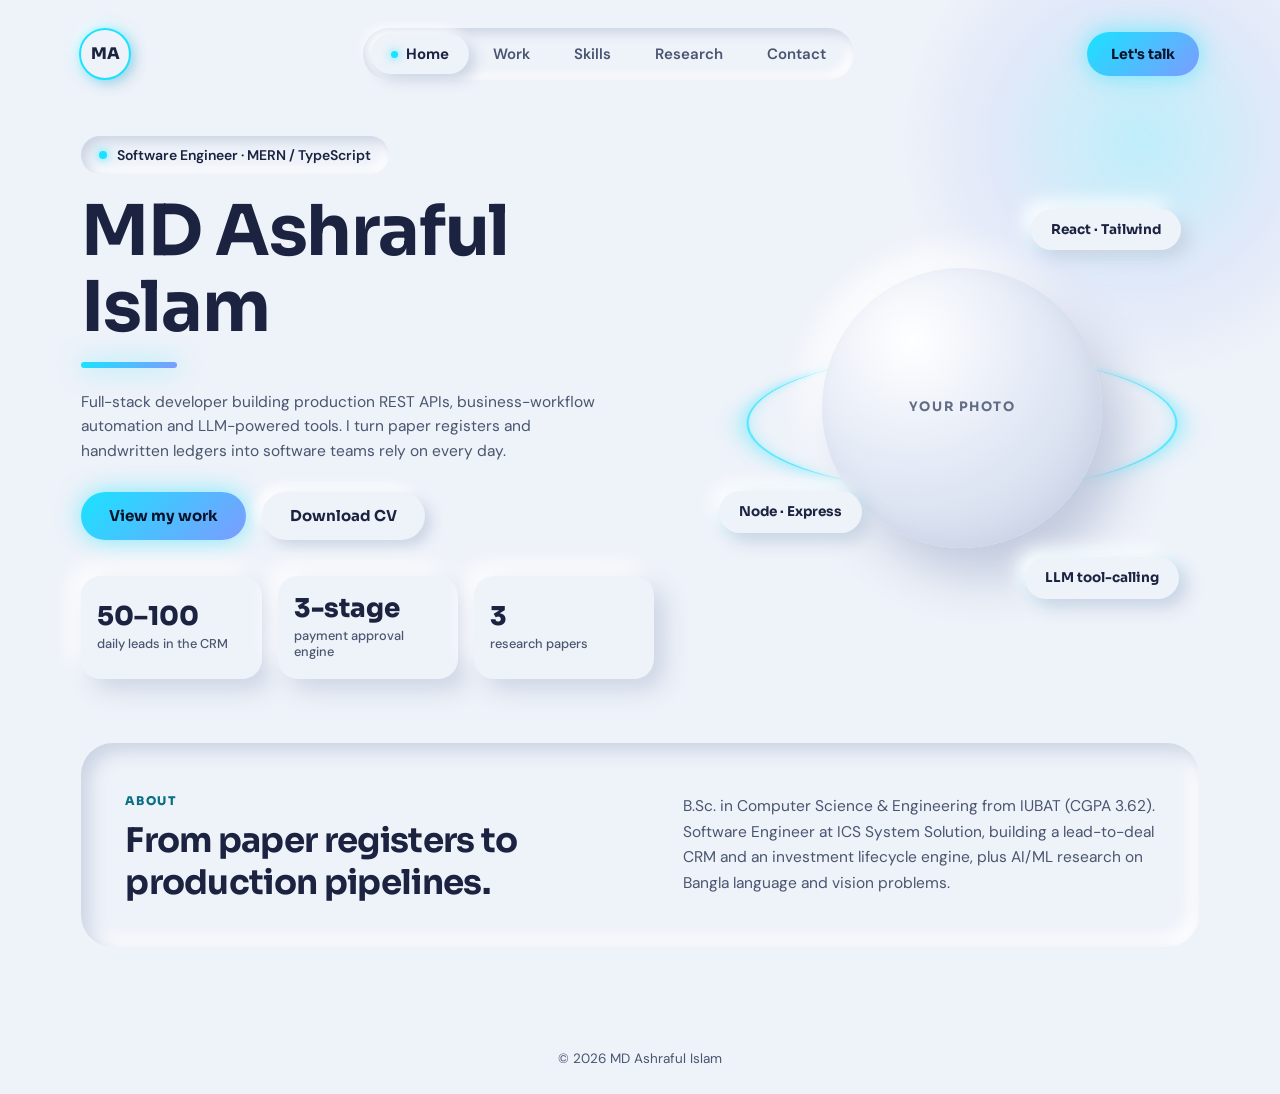
==== index.html @ dc32e4fd "portfollio" ====
<!DOCTYPE html>
<html lang="en">
<head>
  <meta charset="UTF-8">
  <meta name="viewport" content="width=device-width, initial-scale=1.0">
  <title>MD Ashraful Islam | Full Stack Developer &amp; Software Engineer</title>
  <meta name="description" content="Portfolio of MD Ashraful Islam, Full Stack Developer and Software Engineer specializing in production REST APIs, business workflow automation, and LLM-powered applications.">

  <!-- Google Fonts: Sora (Headings) & DM Sans (Body) -->
  <link rel="preconnect" href="https://fonts.googleapis.com">
  <link rel="preconnect" href="https://fonts.gstatic.com" crossorigin>
  <link href="https://fonts.googleapis.com/css2?family=DM+Sans:ital,opsz,wght@0,9..40,100..1000;1,9..40,100..1000&family=Sora:wght@400;600;700;800&display=swap" rel="stylesheet">

  <link rel="stylesheet" href="style.css">
</head>
<body>

  <!-- Shared Desktop & Mobile Header -->
  <header class="site-header">
    <div class="site-wrapper">
      <nav class="site-nav" aria-label="Main Navigation">
        <!-- Logo "MA" with neon ring -->
        <a href="index.html" class="logo" aria-label="MD Ashraful Islam Home">
          <span>MA</span>
        </a>

        <!-- Centered Pill Tab Bar (Desktop >= 760px) -->
        <div class="nav-tab-bar" role="tablist">
          <a href="index.html" class="nav-tab active" role="tab" aria-selected="true">
            <span class="tab-dot" aria-hidden="true"></span>Home
          </a>
          <a href="work.html" class="nav-tab" role="tab" aria-selected="false">Work</a>
          <a href="skills.html" class="nav-tab" role="tab" aria-selected="false">Skills</a>
          <a href="skills.html#research" class="nav-tab" role="tab" aria-selected="false">Research</a>
          <a href="skills.html#contact" class="nav-tab" role="tab" aria-selected="false">Contact</a>
        </div>

        <!-- Right "Let's talk" Neon Button -->
        <div class="nav-action">
          <a href="skills.html#contact" class="btn btn-neon">Let's talk</a>
        </div>
      </nav>
    </div>
  </header>

  <!-- Main Content Container -->
  <main class="site-wrapper" id="main-content">
    
    <!-- Hero Section -->
    <section class="hero-section" aria-labelledby="hero-title">
      <!-- Left Column: Bio & Calls to Action -->
      <div class="hero-left">
        <!-- Subtitle Pill -->
        <div class="badge-pill">
          <span class="neon-dot" aria-hidden="true"></span>
          <span>Software Engineer &middot; MERN / TypeScript</span>
        </div>

        <!-- Primary Heading -->
        <h1 id="hero-title" class="hero-title">MD Ashraful Islam</h1>

        <!-- Neon Underline Bar -->
        <div class="neon-bar" aria-hidden="true"></div>

        <!-- Hero Paragraph -->
        <p class="hero-desc">
          Full-stack developer building production REST APIs, business-workflow automation and LLM-powered tools. I turn paper registers and handwritten ledgers into software teams rely on every day.
        </p>

        <!-- CTA Buttons Group -->
        <div class="btn-group">
          <a href="work.html" class="btn btn-neon">View my work</a>
          <a href="skills.html#contact" class="btn btn-raised">Download CV</a>
        </div>

        <!-- 3 Stat Cards (Raised Surface, Lift on Hover) -->
        <div class="stat-grid">
          <article class="stat-card raised">
            <span class="stat-value">50&ndash;100</span>
            <span class="stat-label">daily leads in the CRM</span>
          </article>
          <article class="stat-card raised">
            <span class="stat-value">3-stage</span>
            <span class="stat-label">payment approval engine</span>
          </article>
          <article class="stat-card raised">
            <span class="stat-value">3</span>
            <span class="stat-label">research papers</span>
          </article>
        </div>
      </div>

      <!-- Right Column: 3D Scene -->
      <div class="hero-right" aria-hidden="true">
        <div class="scene-3d">
          <!-- (a) 420px Tilted Neon Glowing Circle Ring -->
          <div class="ring-3d"></div>

          <!-- (b) 280px Pearl Neumorphic Floating Sphere with "YOUR PHOTO" -->
          <div class="sphere-3d">
            <span class="sphere-placeholder">YOUR PHOTO</span>
          </div>

          <!-- (c) Three Floating Raised Chips -->
          <div class="floating-chip raised chip-1">React &middot; Tailwind</div>
          <div class="floating-chip raised chip-2">Node &middot; Express</div>
          <div class="floating-chip raised chip-3">LLM tool-calling</div>
        </div>
      </div>
    </section>

    <!-- About Strip Section (Pressed Surface) -->
    <section class="about-strip pressed" aria-labelledby="about-heading">
      <div class="about-left">
        <span class="section-label">ABOUT</span>
        <h2 id="about-heading" class="about-title">From paper registers to production pipelines.</h2>
      </div>
      <div class="about-right">
        <p class="about-desc">
          B.Sc. in Computer Science &amp; Engineering from IUBAT (CGPA 3.62). Software Engineer at ICS System Solution, building a lead-to-deal CRM and an investment lifecycle engine, plus AI/ML research on Bangla language and vision problems.
        </p>
      </div>
    </section>

  </main>

  <!-- Site Footer -->
  <footer class="site-footer">
    <div class="site-wrapper">
      <p>&copy; 2026 MD Ashraful Islam</p>
    </div>
  </footer>

  <!-- Mobile Fixed Bottom Icon Bar (< 760px) -->
  <nav class="mobile-bottom-bar" aria-label="Mobile Bottom Navigation">
    <!-- Home (Active) -->
    <a href="index.html" class="mobile-nav-link active" aria-label="Home" aria-current="page">
      <svg viewBox="0 0 24 24" fill="none" stroke="currentColor" stroke-linecap="round" stroke-linejoin="round" aria-hidden="true">
        <path d="m3 9 9-7 9 7v11a2 2 0 0 1-2 2H5a2 2 0 0 1-2-2z"/>
        <polyline points="9 22 9 12 15 12 15 22"/>
      </svg>
    </a>

    <!-- Work -->
    <a href="work.html" class="mobile-nav-link" aria-label="Work">
      <svg viewBox="0 0 24 24" fill="none" stroke="currentColor" stroke-linecap="round" stroke-linejoin="round" aria-hidden="true">
        <rect width="20" height="14" x="2" y="7" rx="2" ry="2"/>
        <path d="M16 21V5a2 2 0 0 0-2-2h-4a2 2 0 0 0-2 2v16"/>
      </svg>
    </a>

    <!-- Skills -->
    <a href="skills.html" class="mobile-nav-link" aria-label="Skills">
      <svg viewBox="0 0 24 24" fill="none" stroke="currentColor" stroke-linecap="round" stroke-linejoin="round" aria-hidden="true">
        <polyline points="16 18 22 12 16 6"/>
        <polyline points="8 6 2 12 8 18"/>
      </svg>
    </a>

    <!-- Research -->
    <a href="skills.html#research" class="mobile-nav-link" aria-label="Research">
      <svg viewBox="0 0 24 24" fill="none" stroke="currentColor" stroke-linecap="round" stroke-linejoin="round" aria-hidden="true">
        <path d="M10 2v7.31L4.69 17.5A2 2 0 0 0 6.34 20.5h11.32a2 2 0 0 0 1.65-3L14 9.31V2"/>
        <line x1="8.5" x2="15.5" y1="2" y2="2"/>
        <line x1="7" x2="17" y1="14" y2="14"/>
      </svg>
    </a>

    <!-- Contact -->
    <a href="skills.html#contact" class="mobile-nav-link" aria-label="Contact">
      <svg viewBox="0 0 24 24" fill="none" stroke="currentColor" stroke-linecap="round" stroke-linejoin="round" aria-hidden="true">
        <rect width="20" height="16" x="2" y="4" rx="2"/>
        <path d="m22 7-8.97 5.7a1.94 1.94 0 0 1-2.06 0L2 7"/>
      </svg>
    </a>
  </nav>

</body>
</html>
---- style.css ----
/* ==========================================================================
   DESIGN SYSTEM ("Final Mix": Pearl Aura)
   MD Ashraful Islam - Full Stack Developer Portfolio
   Pure HTML5 & CSS3 - Zero JavaScript - Fully Responsive & Accessible
   ========================================================================== */

/* --------------------------------------------------------------------------
   1. CSS Custom Properties / Design Tokens
   -------------------------------------------------------------------------- */
:root {
  /* Color Palette */
  --bg: #eef2f9;
  --shadow-dark: #cbd3e3;
  --shadow-light: #ffffff;
  --text: #1b2340;
  --muted: #4a5570;
  --neon: #19e3ff;
  --neon-2: #7d9bff;
  --neon-text: #0a6f85; /* Contrast ratio > 4.5:1 against #eef2f9 (WCAG AA) */
  --neon-dark: #07122b; /* Dark text for neon buttons & badges (WCAG AAA) */

  /* Neumorphic Surface Shadows */
  --surface-raised: 10px 10px 24px var(--shadow-dark), -10px -10px 24px var(--shadow-light);
  --surface-raised-sm: 6px 6px 14px var(--shadow-dark), -6px -6px 14px var(--shadow-light);
  --surface-raised-hover: 14px 14px 28px var(--shadow-dark), -14px -14px 28px var(--shadow-light);
  --surface-pressed: inset 5px 5px 12px var(--shadow-dark), inset -5px -5px 12px var(--shadow-light);
  --surface-pressed-deep: inset 8px 8px 18px var(--shadow-dark), inset -8px -8px 18px var(--shadow-light);

  /* Neon Gradients & Glows */
  --neon-gradient: linear-gradient(135deg, var(--neon), var(--neon-2));
  --neon-glow: 0 0 24px rgba(25, 227, 255, 0.55);
  --neon-glow-lg: 0 0 34px rgba(25, 227, 255, 0.75);
  --neon-ring: 0 0 24px rgba(25, 227, 255, 0.4);

  /* Radii */
  --radius-card: 32px;
  --radius-input: 16px;
  --radius-pill: 999px;

  /* Typography */
  --font-heading: 'Sora', sans-serif;
  --font-body: 'DM Sans', sans-serif;

  /* Layout Fluid Spacing */
  --page-pad: clamp(16px, 4vw, 72px);
  --max-width: 1220px;
}

/* --------------------------------------------------------------------------
   2. Reset & Global Baseline
   -------------------------------------------------------------------------- */
*,
*::before,
*::after {
  box-sizing: border-box;
  margin: 0;
  padding: 0;
}

html {
  scroll-behavior: smooth;
  font-size: 16px;
  background-color: var(--bg);
  overflow-x: hidden;
}

body {
  font-family: var(--font-body);
  font-size: clamp(16px, 1.1vw, 18px);
  line-height: 1.6;
  color: var(--text);
  background-color: var(--bg);
  min-height: 100vh;
  position: relative;
  overflow-x: hidden;
  padding-bottom: 120px; /* 120px page bottom padding on mobile so bottom bar never covers content */
  -webkit-font-smoothing: antialiased;
  -moz-osx-font-smoothing: grayscale;
}

/* Ambient Top-Right Soft Cyan Radial Glow (480px) */
body::before {
  content: '';
  position: fixed;
  top: -100px;
  right: -100px;
  width: 480px;
  height: 480px;
  border-radius: 50%;
  background: radial-gradient(circle, rgba(25, 227, 255, 0.22) 0%, rgba(125, 155, 255, 0.1) 45%, rgba(238, 242, 249, 0) 70%);
  pointer-events: none;
  z-index: 0;
}

/* Visible Focus Outline Accessibility */
:focus-visible {
  outline: 2px solid var(--neon);
  outline-offset: 3px;
  border-radius: 6px;
}

img {
  max-width: 100%;
  height: auto;
  display: block;
}

a {
  color: inherit;
  text-decoration: none;
}

button,
input,
textarea {
  font: inherit;
}

/* --------------------------------------------------------------------------
   3. Neumorphic Surfaces & Utility Classes
   -------------------------------------------------------------------------- */
.raised {
  background: var(--bg);
  box-shadow: var(--surface-raised);
}

.pressed {
  background: var(--bg);
  box-shadow: var(--surface-pressed-deep);
}

/* --------------------------------------------------------------------------
   4. Buttons, Badges & Labels
   -------------------------------------------------------------------------- */
.btn {
  display: inline-flex;
  align-items: center;
  justify-content: center;
  min-height: 48px;
  padding: 12px 28px;
  border-radius: var(--radius-pill);
  font-family: var(--font-heading);
  font-weight: 700;
  font-size: 15px;
  text-align: center;
  cursor: pointer;
  border: none;
  transition: transform 0.3s ease, box-shadow 0.3s ease;
  white-space: nowrap;
}

.btn-neon {
  background: var(--neon-gradient);
  color: var(--neon-dark);
  box-shadow: var(--neon-glow);
}

.btn-neon:hover {
  transform: translateY(-3px);
  box-shadow: var(--neon-glow-lg);
}

.btn-raised {
  background: var(--bg);
  color: var(--text);
  box-shadow: var(--surface-raised-sm);
}

.btn-raised:hover {
  transform: translateY(-3px);
  box-shadow: var(--surface-raised);
}

.btn-group {
  display: flex;
  flex-wrap: wrap;
  align-items: center;
  gap: 16px;
  margin-bottom: clamp(24px, 3.5vw, 36px);
}

/* Subtitle Pill */
.badge-pill {
  display: inline-flex;
  align-items: center;
  gap: 10px;
  padding: 8px 18px;
  border-radius: var(--radius-pill);
  font-family: var(--font-body);
  font-size: 14px;
  font-weight: 600;
  color: var(--text);
  background: var(--bg);
  box-shadow: var(--surface-pressed);
  margin-bottom: 20px;
  width: fit-content;
}

.neon-dot {
  width: 8px;
  height: 8px;
  border-radius: 50%;
  background: var(--neon);
  box-shadow: 0 0 10px var(--neon);
  flex-shrink: 0;
}

/* Section label */
.section-label {
  display: inline-block;
  font-family: var(--font-heading);
  font-size: 12px;
  font-weight: 800;
  text-transform: uppercase;
  letter-spacing: 0.14em;
  color: var(--neon-text);
  margin-bottom: 10px;
}

/* --------------------------------------------------------------------------
   5. Shared Navigation (Desktop Tab Bar & Mobile Bottom Bar)
   -------------------------------------------------------------------------- */
.site-wrapper {
  position: relative;
  z-index: 1;
  width: 100%;
  max-width: var(--max-width);
  margin: 0 auto;
  padding: 0 var(--page-pad);
}

.site-header {
  padding-top: clamp(16px, 2.5vw, 28px);
  padding-bottom: clamp(14px, 2vw, 24px);
}

.site-nav {
  display: flex;
  align-items: center;
  justify-content: space-between;
  gap: 16px;
}

/* Logo "MA" with neon ring */
.logo {
  display: inline-flex;
  align-items: center;
  justify-content: center;
  width: 48px;
  height: 48px;
  border-radius: 50%;
  background: var(--bg);
  box-shadow: var(--surface-raised-sm);
  position: relative;
  font-family: var(--font-heading);
  font-weight: 800;
  font-size: 16px;
  color: var(--text);
  letter-spacing: -0.02em;
  transition: transform 0.3s ease, box-shadow 0.3s ease;
  flex-shrink: 0;
}

.logo::after {
  content: '';
  position: absolute;
  inset: -2px;
  border-radius: 50%;
  border: 2px solid var(--neon);
  box-shadow: 0 0 14px rgba(25, 227, 255, 0.5);
  pointer-events: none;
}

.logo:hover {
  transform: translateY(-2px);
}

/* Center Pill Tab Bar (Desktop >= 760px) */
.nav-tab-bar {
  display: none;
  align-items: center;
  gap: 4px;
  padding: 6px 8px;
  border-radius: var(--radius-pill);
  background: var(--bg);
  box-shadow: var(--surface-pressed);
}

.nav-tab {
  display: inline-flex;
  align-items: center;
  min-height: 40px;
  padding: 8px 20px;
  border-radius: var(--radius-pill);
  font-family: var(--font-body);
  font-size: 15px;
  font-weight: 600;
  color: var(--muted);
  transition: color 0.25s ease, background 0.25s ease, box-shadow 0.25s ease;
}

.nav-tab:hover {
  color: var(--text);
}

.nav-tab.active {
  background: var(--bg);
  color: var(--text);
  font-weight: 700;
  box-shadow: var(--surface-raised-sm);
}

.nav-tab.active .tab-dot {
  display: inline-block;
  width: 7px;
  height: 7px;
  border-radius: 50%;
  background: var(--neon);
  box-shadow: 0 0 10px var(--neon);
  margin-right: 8px;
}

.nav-action .btn {
  padding: 10px 24px;
  min-height: 44px;
  font-size: 14px;
}

/* Mobile Fixed Bottom Icon Bar (< 760px) */
.mobile-bottom-bar {
  display: flex;
  position: fixed;
  bottom: 20px;
  left: 16px;
  right: 16px;
  margin: 0 auto;
  max-width: 400px;
  width: calc(100% - 32px);
  justify-content: space-around;
  align-items: center;
  z-index: 1000;
  padding: 8px 12px;
  border-radius: var(--radius-pill);
  background: var(--bg);
  box-shadow: 8px 12px 28px var(--shadow-dark), -8px -8px 24px var(--shadow-light), 0 0 24px rgba(25, 227, 255, 0.35);
  border: 1px solid rgba(255, 255, 255, 0.85);
}

.mobile-nav-link {
  display: inline-flex;
  align-items: center;
  justify-content: center;
  width: 48px;
  height: 48px;
  border-radius: 50%;
  color: var(--muted);
  transition: transform 0.2s ease, color 0.2s ease, box-shadow 0.2s ease;
}

.mobile-nav-link svg {
  width: 22px;
  height: 22px;
  stroke-width: 2.2;
}

.mobile-nav-link.active {
  background: var(--bg);
  color: #00bed7;
  box-shadow: inset 3px 3px 6px var(--shadow-dark), inset -3px -3px 6px var(--shadow-light), 0 0 16px rgba(25, 227, 255, 0.45);
}

/* --------------------------------------------------------------------------
   6. Homepage Hero Section
   -------------------------------------------------------------------------- */
.hero-section {
  display: flex;
  flex-direction: column-reverse;
  gap: clamp(24px, 4vw, 56px);
  align-items: center;
  padding-top: clamp(14px, 2.5vw, 44px);
  padding-bottom: clamp(36px, 5vw, 68px);
}

.hero-left {
  flex: 1 1 540px;
  width: 100%;
  min-width: 0;
}

.hero-right {
  flex: 1 1 420px;
  width: 100%;
  min-width: 0;
  display: flex;
  justify-content: center;
  align-items: center;
}

.hero-title {
  font-family: var(--font-heading);
  font-weight: 700;
  font-size: clamp(36px, 5.5vw, 70px);
  line-height: 1.08;
  letter-spacing: -0.02em;
  color: var(--text);
  margin-bottom: 16px;
}

.neon-bar {
  width: 96px;
  height: 6px;
  border-radius: var(--radius-pill);
  background: var(--neon-gradient);
  box-shadow: var(--neon-glow);
  margin-bottom: 22px;
}

.hero-desc {
  max-width: 520px;
  font-size: clamp(15.5px, 1.1vw, 18px);
  line-height: 1.6;
  color: var(--muted);
  margin-bottom: 28px;
}

/* Stat Cards: Three Compact Equal Columns */
.stat-grid {
  display: grid;
  grid-template-columns: repeat(3, 1fr);
  gap: clamp(8px, 1.5vw, 16px);
  width: 100%;
  margin-top: 10px;
}

.stat-card {
  padding: clamp(12px, 1.8vw, 18px) clamp(10px, 1.5vw, 16px);
  border-radius: 20px;
  transition: transform 0.3s ease, box-shadow 0.3s ease;
  min-width: 0;
  display: flex;
  flex-direction: column;
  justify-content: center;
}

.stat-card:hover {
  transform: translateY(-5px);
  box-shadow: var(--surface-raised-hover);
}

.stat-value {
  display: block;
  font-family: var(--font-heading);
  font-weight: 800;
  font-size: clamp(18px, 2.2vw, 26px);
  line-height: 1.15;
  color: var(--text);
  margin-bottom: 4px;
}

.stat-label {
  display: block;
  font-family: var(--font-body);
  font-size: clamp(11.5px, 1vw, 13px);
  line-height: 1.3;
  color: var(--muted);
  font-weight: 500;
}

/* --------------------------------------------------------------------------
   7. 3D Perspective Scene
   -------------------------------------------------------------------------- */
.scene-3d {
  position: relative;
  width: 100%;
  max-width: 470px;
  height: 470px;
  display: flex;
  align-items: center;
  justify-content: center;
}

/* 420px tilted circle ring */
.ring-3d {
  position: absolute;
  width: 420px;
  height: 420px;
  border-radius: 50%;
  border: 2px solid rgba(25, 227, 255, 0.75);
  box-shadow: 0 0 24px rgba(25, 227, 255, 0.55), inset 0 0 16px rgba(25, 227, 255, 0.3);
  transform: perspective(900px) rotateX(72deg) rotateZ(-18deg);
  pointer-events: none;
  z-index: 1;
}

/* 280px pearl sphere */
.sphere-3d {
  position: relative;
  z-index: 2;
  width: 280px;
  height: 280px;
  border-radius: 50%;
  background: radial-gradient(circle at 32% 26%, #ffffff 0%, #e4eaf6 45%, #c8d2e6 100%);
  box-shadow: 22px 28px 50px #c0c9dd, -14px -14px 36px #ffffff, inset -8px -8px 20px rgba(192, 201, 221, 0.35);
  display: flex;
  align-items: center;
  justify-content: center;
  animation: float 6s ease-in-out infinite;
}

.sphere-placeholder {
  font-family: var(--font-heading);
  font-size: 13px;
  font-weight: 700;
  letter-spacing: 0.12em;
  color: var(--muted);
  opacity: 0.85;
  text-transform: uppercase;
}

/* Floating Raised Chips */
.floating-chip {
  position: absolute;
  z-index: 3;
  padding: 10px 20px;
  border-radius: var(--radius-pill);
  font-family: var(--font-heading);
  font-weight: 700;
  font-size: 13.5px;
  color: var(--text);
  box-shadow: 8px 8px 18px var(--shadow-dark), -8px -8px 18px var(--shadow-light), 0 0 16px rgba(25, 227, 255, 0.22);
  white-space: nowrap;
  animation: float 6s ease-in-out infinite;
}

.chip-1 {
  top: 36px;
  right: 16px;
  animation-delay: 0s;
}

.chip-2 {
  bottom: 110px;
  left: -8px;
  animation-delay: -2s;
}

.chip-3 {
  bottom: 44px;
  right: 18px;
  animation-delay: -4s;
}

/* --------------------------------------------------------------------------
   8. About Strip
   -------------------------------------------------------------------------- */
.about-strip {
  border-radius: var(--radius-card);
  padding: clamp(24px, 4vw, 44px);
  margin-bottom: clamp(48px, 6vw, 80px);
  display: grid;
  grid-template-columns: 1fr;
  gap: clamp(18px, 3vw, 44px);
  align-items: center;
}

.about-strip .about-title {
  font-family: var(--font-heading);
  font-weight: 700;
  font-size: clamp(24px, 3vw, 34px);
  line-height: 1.22;
  letter-spacing: -0.02em;
  color: var(--text);
}

.about-strip .about-desc {
  font-size: clamp(15.5px, 1.1vw, 17px);
  line-height: 1.65;
  color: var(--muted);
}

/* --------------------------------------------------------------------------
   9. Work Page Styles: Experience Header & Timeline
   -------------------------------------------------------------------------- */
.page-header {
  padding-top: clamp(16px, 3vw, 36px);
  padding-bottom: clamp(16px, 2.5vw, 28px);
}

.page-title {
  font-family: var(--font-heading);
  font-weight: 700;
  font-size: clamp(34px, 5vw, 60px);
  line-height: 1.12;
  letter-spacing: -0.02em;
  color: var(--text);
  margin-top: 4px;
}

/* Timeline */
.timeline {
  display: flex;
  flex-direction: column;
  position: relative;
  margin-top: clamp(16px, 2.5vw, 28px);
  margin-bottom: clamp(36px, 5vw, 56px);
}

.timeline-item {
  display: flex;
  align-items: flex-start;
  gap: 18px;
  position: relative;
}

.timeline-item-first {
  padding-bottom: 28px;
}

.timeline-marker {
  position: relative;
  display: flex;
  flex-direction: column;
  align-items: center;
  flex-shrink: 0;
  width: 22px;
}

.timeline-dot-neon {
  width: 22px;
  height: 22px;
  border-radius: 50%;
  background: var(--neon-gradient);
  box-shadow: 0 0 16px rgba(25, 227, 255, 0.7);
  flex-shrink: 0;
}

.timeline-dot-pressed {
  width: 22px;
  height: 22px;
  border-radius: 50%;
  background: var(--bg);
  box-shadow: inset 3px 3px 6px var(--shadow-dark), inset -3px -3px 6px var(--shadow-light);
  flex-shrink: 0;
}

.timeline-line {
  position: absolute;
  top: 22px;
  bottom: -4px;
  width: 4px;
  background: linear-gradient(to bottom, var(--neon), rgba(25, 227, 255, 0.25));
  border-radius: 2px;
}

.timeline-info {
  display: flex;
  flex-direction: column;
  padding-top: 1px;
}

.timeline-date {
  font-family: var(--font-heading);
  font-size: 12px;
  font-weight: 800;
  letter-spacing: 0.12em;
  text-transform: uppercase;
  margin-bottom: 4px;
}

.timeline-date-neon {
  color: var(--neon-text);
}

.timeline-date-muted {
  color: var(--muted);
}

.timeline-role {
  font-family: var(--font-heading);
  font-weight: 700;
  font-size: clamp(17px, 2vw, 20px);
  color: var(--text);
  line-height: 1.3;
}

/* --------------------------------------------------------------------------
   10. Work Page: Project Cards & Featured Project
   -------------------------------------------------------------------------- */
.projects-grid {
  display: flex;
  flex-wrap: wrap;
  gap: clamp(20px, 3vw, 32px);
  margin-bottom: clamp(36px, 5vw, 56px);
}

.project-card {
  flex: 1 1 380px;
  min-width: 0;
  border-radius: 30px;
  padding: clamp(24px, 3.5vw, 36px);
  transition: transform 0.3s ease, box-shadow 0.3s ease;
  display: flex;
  flex-direction: column;
}

.project-card:hover {
  transform: translateY(-6px);
  box-shadow: var(--surface-raised-hover);
}

.card-badge {
  display: inline-flex;
  align-items: center;
  width: fit-content;
  padding: 5px 14px;
  border-radius: var(--radius-pill);
  font-family: var(--font-heading);
  font-size: 11.5px;
  font-weight: 800;
  letter-spacing: 0.08em;
  text-transform: uppercase;
  margin-bottom: 18px;
}

.badge-crm {
  background: var(--neon-gradient);
  color: var(--neon-dark);
  box-shadow: 0 0 16px rgba(25, 227, 255, 0.4);
}

.badge-fintech {
  background: linear-gradient(135deg, var(--neon-2), var(--neon));
  color: var(--neon-dark);
  box-shadow: 0 0 16px rgba(125, 155, 255, 0.4);
}

.project-title {
  font-family: var(--font-heading);
  font-size: clamp(22px, 2.4vw, 26px);
  font-weight: 700;
  color: var(--text);
  margin-bottom: 14px;
  line-height: 1.25;
}

.project-desc {
  font-size: clamp(15px, 1.1vw, 16px);
  line-height: 1.6;
  color: var(--muted);
  margin-bottom: 24px;
  flex-grow: 1;
}

.mini-stats-grid {
  display: grid;
  grid-template-columns: repeat(3, 1fr);
  gap: 10px;
  margin-top: auto;
}

.mini-stat {
  background: var(--bg);
  box-shadow: var(--surface-pressed);
  border-radius: 16px;
  padding: 12px 14px;
  text-align: left;
}

.mini-stat-val {
  display: block;
  font-family: var(--font-heading);
  font-weight: 800;
  font-size: clamp(17px, 1.8vw, 20px);
  line-height: 1.15;
  color: var(--text);
  margin-bottom: 4px;
}

.mini-stat-lbl {
  display: block;
  font-family: var(--font-body);
  font-size: 12px;
  line-height: 1.3;
  color: var(--muted);
  font-weight: 500;
}

.approval-flow {
  display: flex;
  align-items: center;
  gap: 8px;
  flex-wrap: wrap;
  margin-top: auto;
  margin-bottom: 18px;
}

.approval-chip {
  display: inline-flex;
  align-items: center;
  padding: 7px 16px;
  border-radius: var(--radius-pill);
  font-family: var(--font-heading);
  font-size: 13px;
  font-weight: 700;
  background: var(--bg);
  box-shadow: var(--surface-pressed);
  color: var(--text);
}

.approval-arrow {
  color: var(--neon-text);
  font-size: 15px;
  font-weight: 800;
}

.approval-chip-glow {
  background: var(--bg);
  box-shadow: var(--surface-raised-sm), 0 0 16px rgba(25, 227, 255, 0.4);
}

.approval-footer {
  font-family: var(--font-body);
  font-size: 13px;
  line-height: 1.5;
  color: var(--muted);
  border-top: 1px dashed rgba(203, 211, 227, 0.6);
  padding-top: 14px;
}

/* Featured Project Wide Container */
.featured-project {
  border-radius: 34px;
  padding: clamp(24px, 4vw, 44px);
  margin-bottom: clamp(48px, 6vw, 80px);
  display: grid;
  grid-template-columns: 1fr;
  gap: clamp(24px, 4vw, 44px);
  align-items: center;
}

.screenshot-box {
  width: 100%;
  min-height: 220px;
  border-radius: 24px;
  border: 2px solid var(--neon);
  box-shadow: 0 0 24px rgba(25, 227, 255, 0.35), var(--surface-raised);
  display: flex;
  align-items: center;
  justify-content: center;
  background: var(--bg);
}

.screenshot-label {
  font-family: var(--font-heading);
  font-size: 12px;
  font-weight: 800;
  letter-spacing: 0.14em;
  color: var(--muted);
  opacity: 0.85;
  text-transform: uppercase;
}

.featured-content {
  display: flex;
  flex-direction: column;
}

.featured-title {
  font-family: var(--font-heading);
  font-weight: 700;
  font-size: clamp(26px, 3.2vw, 36px);
  line-height: 1.2;
  letter-spacing: -0.02em;
  color: var(--text);
  margin-bottom: 14px;
}

.featured-desc {
  font-size: clamp(15.5px, 1.1vw, 17px);
  line-height: 1.65;
  color: var(--muted);
  margin-bottom: 24px;
}

/* --------------------------------------------------------------------------
   11. Skills Page: Stack & Tools Matrix
   -------------------------------------------------------------------------- */
.skills-container {
  border-radius: var(--radius-card);
  padding: 12px clamp(16px, 3vw, 28px);
  margin-bottom: clamp(48px, 6vw, 80px);
}

.skill-row {
  display: flex;
  flex-wrap: wrap;
  align-items: center;
  padding: clamp(16px, 2.2vw, 22px) 0;
  border-bottom: 1px solid #d4dbea;
  gap: 16px;
}

.skill-row:last-child {
  border-bottom: none;
}

.skill-category {
  flex: 0 0 140px;
  font-family: var(--font-heading);
  font-weight: 700;
  font-size: 15px;
  color: var(--text);
  line-height: 1.3;
}

.skill-chips {
  display: flex;
  flex-wrap: wrap;
  align-items: center;
  gap: 12px;
  flex: 1 1 280px;
}

.skill-chip {
  display: inline-flex;
  align-items: center;
  justify-content: center;
  padding: 9px 16px;
  border-radius: 14px;
  font-family: var(--font-heading);
  font-weight: 700;
  font-size: 13px;
  color: var(--text);
  background: var(--bg);
  box-shadow: 5px 5px 12px var(--shadow-dark), -5px -5px 12px var(--shadow-light);
  transition: transform 0.25s ease, box-shadow 0.25s ease;
  white-space: nowrap;
}

.skill-chip:hover {
  transform: translateY(-3px);
  box-shadow: 7px 7px 16px var(--shadow-dark), -7px -7px 16px var(--shadow-light);
}

.skill-chip-glow {
  box-shadow: 5px 5px 12px var(--shadow-dark), -5px -5px 12px var(--shadow-light), 0 0 16px rgba(25, 227, 255, 0.4);
}

.skill-chip-glow:hover {
  box-shadow: 7px 7px 16px var(--shadow-dark), -7px -7px 16px var(--shadow-light), 0 0 22px rgba(25, 227, 255, 0.6);
}

/* --------------------------------------------------------------------------
   12. Research Publications Section
   -------------------------------------------------------------------------- */
.research-section {
  margin-bottom: clamp(48px, 6vw, 80px);
}

.research-title {
  font-family: var(--font-heading);
  font-weight: 700;
  font-size: clamp(28px, 4vw, 40px);
  line-height: 1.2;
  letter-spacing: -0.02em;
  color: var(--text);
  margin-bottom: clamp(20px, 3vw, 32px);
}

.research-list {
  display: flex;
  flex-direction: column;
  gap: 18px;
}

.research-card {
  display: flex;
  flex-wrap: wrap;
  align-items: center;
  gap: 20px;
  padding: 24px;
  border-radius: 28px;
  transition: transform 0.3s ease, box-shadow 0.3s ease;
}

.research-card:hover {
  transform: translateY(-4px);
  box-shadow: var(--surface-raised-hover);
}

.research-card-featured {
  box-shadow: var(--surface-raised), 0 0 24px rgba(25, 227, 255, 0.35);
}

.research-card-featured:hover {
  box-shadow: var(--surface-raised-hover), 0 0 32px rgba(25, 227, 255, 0.5);
}

.paper-badge {
  display: flex;
  align-items: center;
  justify-content: center;
  width: 52px;
  height: 52px;
  border-radius: 50%;
  font-family: var(--font-heading);
  font-weight: 800;
  font-size: 18px;
  flex-shrink: 0;
}

.paper-badge-neon {
  background: var(--neon-gradient);
  color: var(--neon-dark);
  box-shadow: 0 0 16px rgba(25, 227, 255, 0.6);
}

.paper-badge-pressed {
  background: var(--bg);
  box-shadow: inset 3px 3px 6px var(--shadow-dark), inset -3px -3px 6px var(--shadow-light);
  color: var(--text);
}

.paper-content {
  flex: 1 1 320px;
  min-width: 0;
}

.paper-title {
  font-family: var(--font-heading);
  font-size: 18px;
  font-weight: 700;
  color: var(--text);
  line-height: 1.35;
  margin-bottom: 6px;
}

.paper-venue {
  font-family: var(--font-body);
  font-size: 14px;
  color: var(--muted);
  line-height: 1.45;
}

.award-badge {
  display: inline-flex;
  align-items: center;
  padding: 6px 16px;
  border-radius: var(--radius-pill);
  font-family: var(--font-heading);
  font-weight: 800;
  font-size: 11px;
  text-transform: uppercase;
  letter-spacing: 0.06em;
  background: var(--neon-gradient);
  color: var(--neon-dark);
  box-shadow: 0 0 16px rgba(25, 227, 255, 0.5);
  white-space: nowrap;
  flex-shrink: 0;
  margin-left: auto;
}

/* --------------------------------------------------------------------------
   13. Contact Section & Accessible Form
   -------------------------------------------------------------------------- */
.contact-container {
  border-radius: 36px;
  padding: clamp(28px, 4vw, 44px);
  margin-bottom: clamp(48px, 6vw, 80px);
  border: 2px solid var(--neon);
  box-shadow: 0 0 28px rgba(25, 227, 255, 0.4), var(--surface-raised);
  display: grid;
  grid-template-columns: 1fr;
  gap: clamp(28px, 4vw, 56px);
  align-items: flex-start;
}

.contact-left {
  display: flex;
  flex-direction: column;
}

.contact-title {
  font-family: var(--font-heading);
  font-weight: 700;
  font-size: clamp(28px, 3.5vw, 38px);
  line-height: 1.18;
  letter-spacing: -0.02em;
  color: var(--text);
  margin-bottom: 14px;
}

.contact-desc {
  font-size: clamp(15.5px, 1.1vw, 17px);
  line-height: 1.6;
  color: var(--muted);
  margin-bottom: 24px;
}

.contact-links {
  display: flex;
  flex-direction: column;
  gap: 12px;
}

.contact-link-item {
  display: inline-flex;
  align-items: center;
  gap: 10px;
  font-family: var(--font-body);
  font-size: 15px;
  font-weight: 600;
  color: var(--text);
  transition: color 0.2s ease, transform 0.2s ease;
  width: fit-content;
}

.contact-link-item:hover {
  color: var(--neon-text);
  transform: translateX(3px);
}

.contact-form {
  display: flex;
  flex-direction: column;
  gap: 18px;
  width: 100%;
}

.form-group {
  display: flex;
  flex-direction: column;
  gap: 8px;
}

.form-label {
  font-family: var(--font-heading);
  font-size: 13px;
  font-weight: 700;
  color: var(--text);
}

.form-input,
.form-textarea {
  width: 100%;
  border-radius: var(--radius-input);
  background: var(--bg);
  box-shadow: var(--surface-pressed);
  border: none;
  outline: none;
  color: var(--text);
  font-family: var(--font-body);
  font-size: 15px;
  padding: 12px 18px;
  transition: box-shadow 0.25s ease, outline 0.25s ease;
}

.form-input {
  height: 48px;
}

.form-textarea {
  padding: 14px 18px;
  resize: none;
  min-height: 100px;
}

.form-input:focus,
.form-textarea:focus,
.form-input:focus-visible,
.form-textarea:focus-visible {
  outline: 2px solid var(--neon);
  box-shadow: var(--surface-pressed), 0 0 16px rgba(25, 227, 255, 0.6);
}

.btn-submit {
  height: 52px;
  min-height: 52px;
  background: var(--neon-gradient);
  color: var(--neon-dark);
  box-shadow: var(--neon-glow);
  border-radius: var(--radius-pill);
  font-family: var(--font-heading);
  font-weight: 700;
  font-size: 15px;
  border: none;
  cursor: pointer;
  padding: 0 32px;
  display: inline-flex;
  align-items: center;
  justify-content: center;
  width: fit-content;
  transition: transform 0.3s ease, box-shadow 0.3s ease;
}

.btn-submit:hover {
  transform: translateY(-3px);
  box-shadow: var(--neon-glow-lg);
}

/* --------------------------------------------------------------------------
   14. Centered Footer Across All Pages
   -------------------------------------------------------------------------- */
.site-footer {
  padding: 24px 0;
  text-align: center;
  font-size: 13.5px;
  color: var(--muted);
}

/* --------------------------------------------------------------------------
   15. Keyframe Animations & Reduced Motion Compliance
   -------------------------------------------------------------------------- */
@keyframes float {
  0%, 100% {
    transform: translateY(0);
  }
  50% {
    transform: translateY(-14px);
  }
}

@media (prefers-reduced-motion: reduce) {
  *,
  *::before,
  *::after {
    animation-duration: 0.01ms !important;
    animation-iteration-count: 1 !important;
    transition-duration: 0.01ms !important;
    scroll-behavior: auto !important;
  }
  .sphere-3d,
  .floating-chip {
    animation: none !important;
  }
}

/* --------------------------------------------------------------------------
   16. Mobile-Specific Adjustments (< 760px)
   -------------------------------------------------------------------------- */
@media (max-width: 759px) {
  /* Hero Stacks, Centered */
  .hero-section {
    flex-direction: column-reverse;
    text-align: center;
    gap: 20px;
    padding-top: 10px;
    padding-bottom: 36px;
  }

  .hero-left {
    display: flex;
    flex-direction: column;
    align-items: center;
  }

  .hero-title {
    text-align: center;
    font-size: clamp(32px, 8.5vw, 44px);
    margin-bottom: 14px;
  }

  .neon-bar {
    margin: 0 auto 18px auto;
  }

  .hero-desc {
    text-align: center;
    margin: 0 auto 22px auto;
    font-size: 15.5px;
  }

  .btn-group {
    justify-content: center;
    margin-bottom: 26px;
  }

  /* 3D Scene Scaled Down (sphere ~176px, ring ~250px) */
  .scene-3d {
    max-width: 270px;
    height: 220px;
    margin: 0 auto;
  }

  .ring-3d {
    width: 250px;
    height: 250px;
  }

  .sphere-3d {
    width: 176px;
    height: 176px;
    box-shadow: 14px 18px 36px #c0c9dd, -10px -10px 24px #ffffff, inset -5px -5px 12px rgba(192, 201, 221, 0.35);
  }

  .sphere-placeholder {
    font-size: 11px;
  }

  .floating-chip {
    display: none;
  }

  /* Stat cards: three compact equal columns */
  .stat-grid {
    grid-template-columns: repeat(3, 1fr);
    gap: 8px;
  }

  .stat-card {
    padding: 12px 6px;
    border-radius: 18px;
    text-align: center;
  }

  .stat-value {
    font-size: 17px;
    margin-bottom: 3px;
  }

  .stat-label {
    font-size: 11px;
    line-height: 1.25;
  }

  /* Stack with 22px padding */
  .project-card {
    padding: 22px;
    border-radius: 24px;
    flex: 1 1 100%;
  }

  .research-card {
    padding: 22px;
    border-radius: 22px;
  }

  .contact-container {
    padding: 22px;
    border-radius: 28px;
  }

  .about-strip {
    padding: 22px;
    border-radius: 24px;
  }

  /* Timeline dot shrinks to 18px */
  .timeline-marker {
    width: 18px;
  }

  .timeline-dot-neon,
  .timeline-dot-pressed {
    width: 18px;
    height: 18px;
  }

  .timeline-line {
    top: 18px;
    left: 7px;
    width: 4px;
  }

  .award-badge {
    margin-left: 0;
    margin-top: 4px;
  }
}

/* --------------------------------------------------------------------------
   17. Tablet & Up Breakpoint (>= 760px)
   -------------------------------------------------------------------------- */
@media (min-width: 760px) {
  body {
    padding-bottom: 0;
  }

  .nav-tab-bar {
    display: flex;
  }

  .mobile-bottom-bar {
    display: none;
  }

  .about-strip {
    grid-template-columns: 1.1fr 1fr;
  }

  .contact-container {
    grid-template-columns: 1fr 1.15fr;
  }

  .featured-project {
    grid-template-columns: 1fr 1.2fr;
  }
}

/* --------------------------------------------------------------------------
   18. Desktop & Large Screens (>= 1024px)
   -------------------------------------------------------------------------- */
@media (min-width: 1024px) {
  .hero-section {
    flex-direction: row;
    align-items: center;
    justify-content: space-between;
  }

  .hero-left {
    padding-right: 20px;
  }

  .featured-project {
    grid-template-columns: 1fr 1.3fr;
  }
}
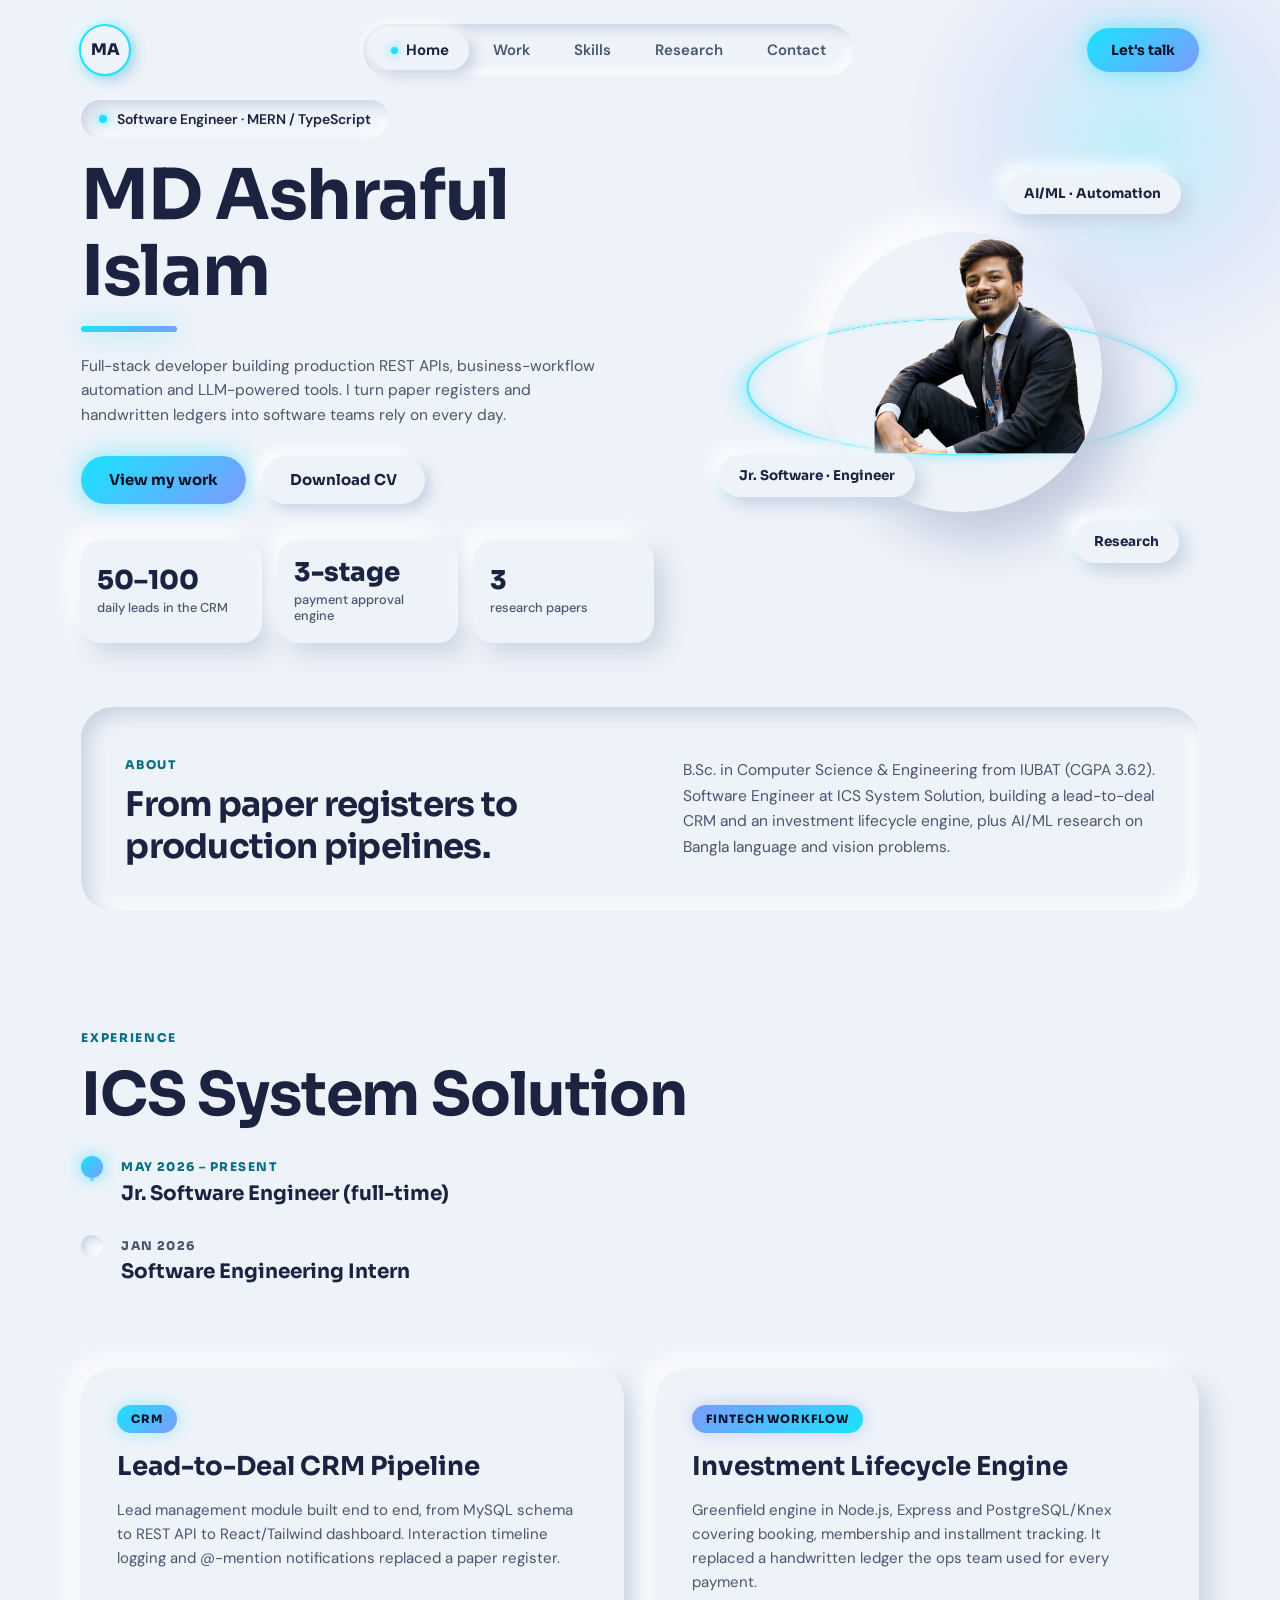
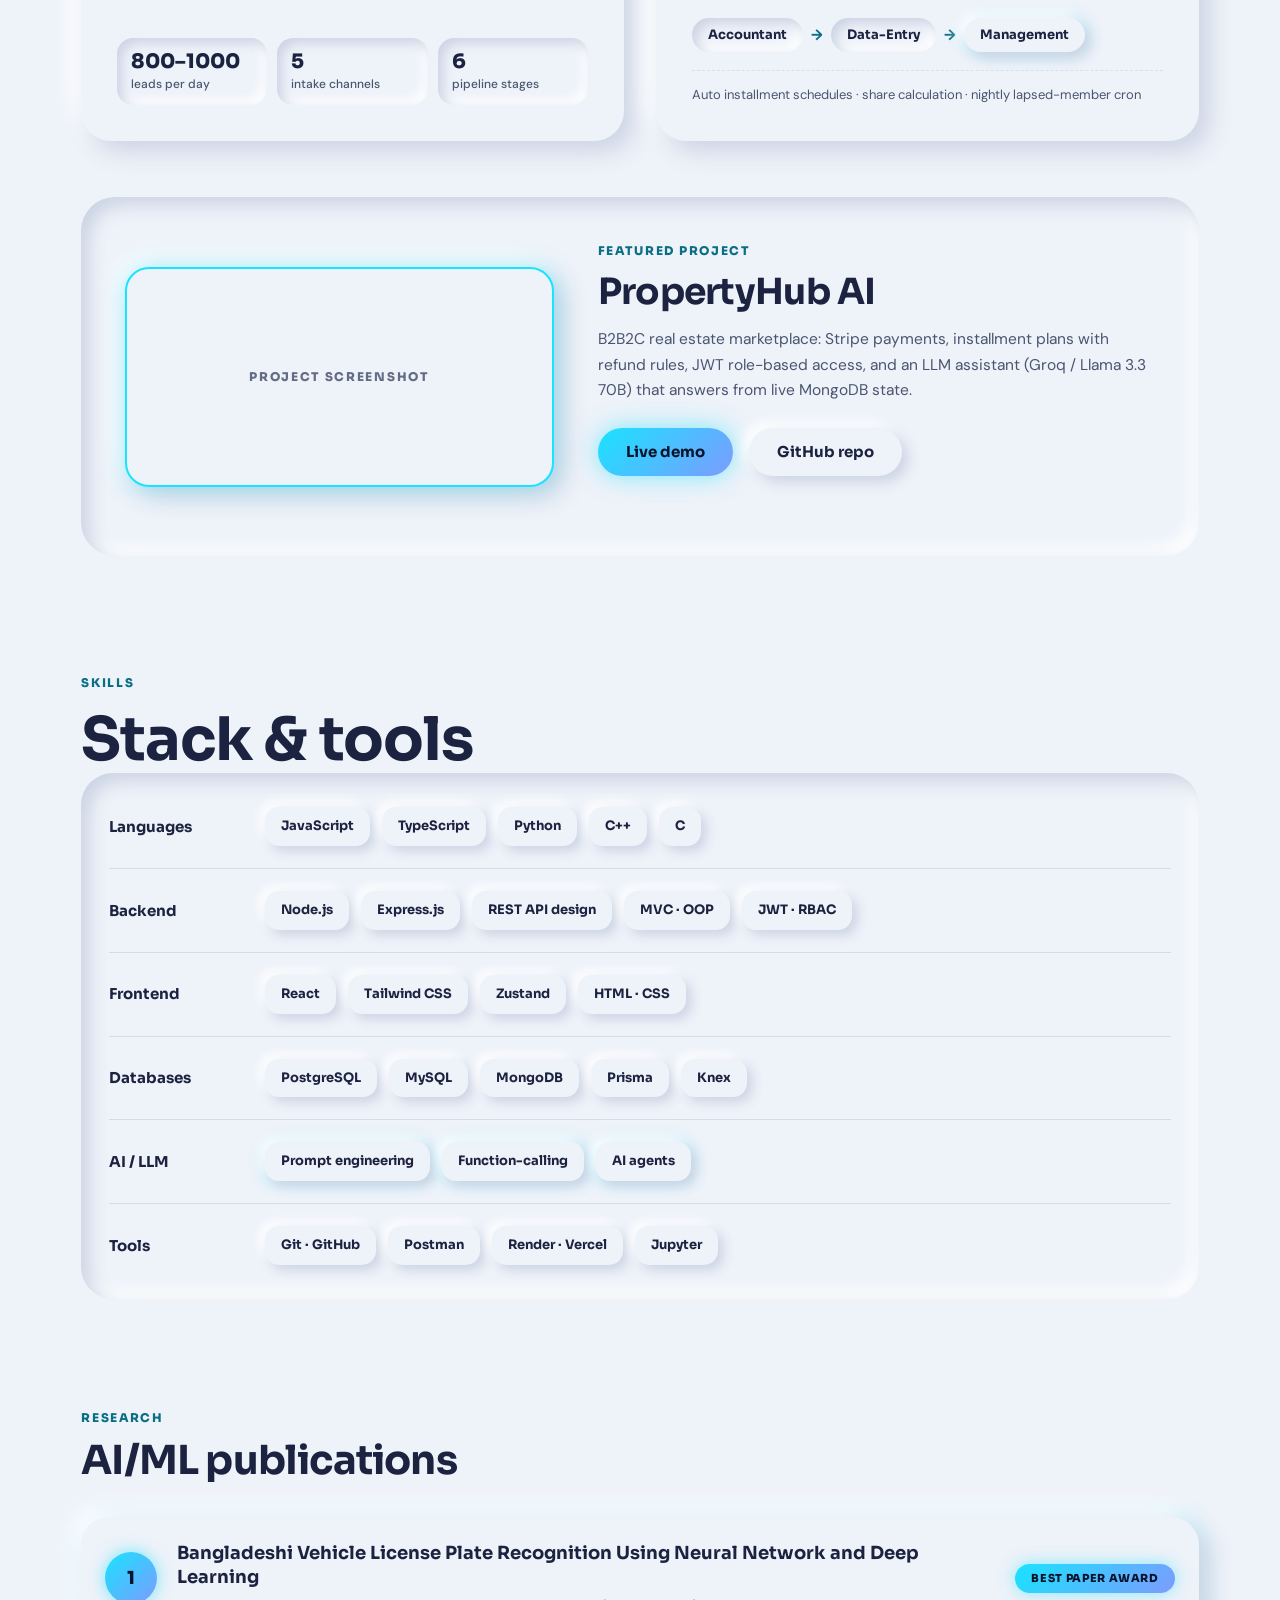
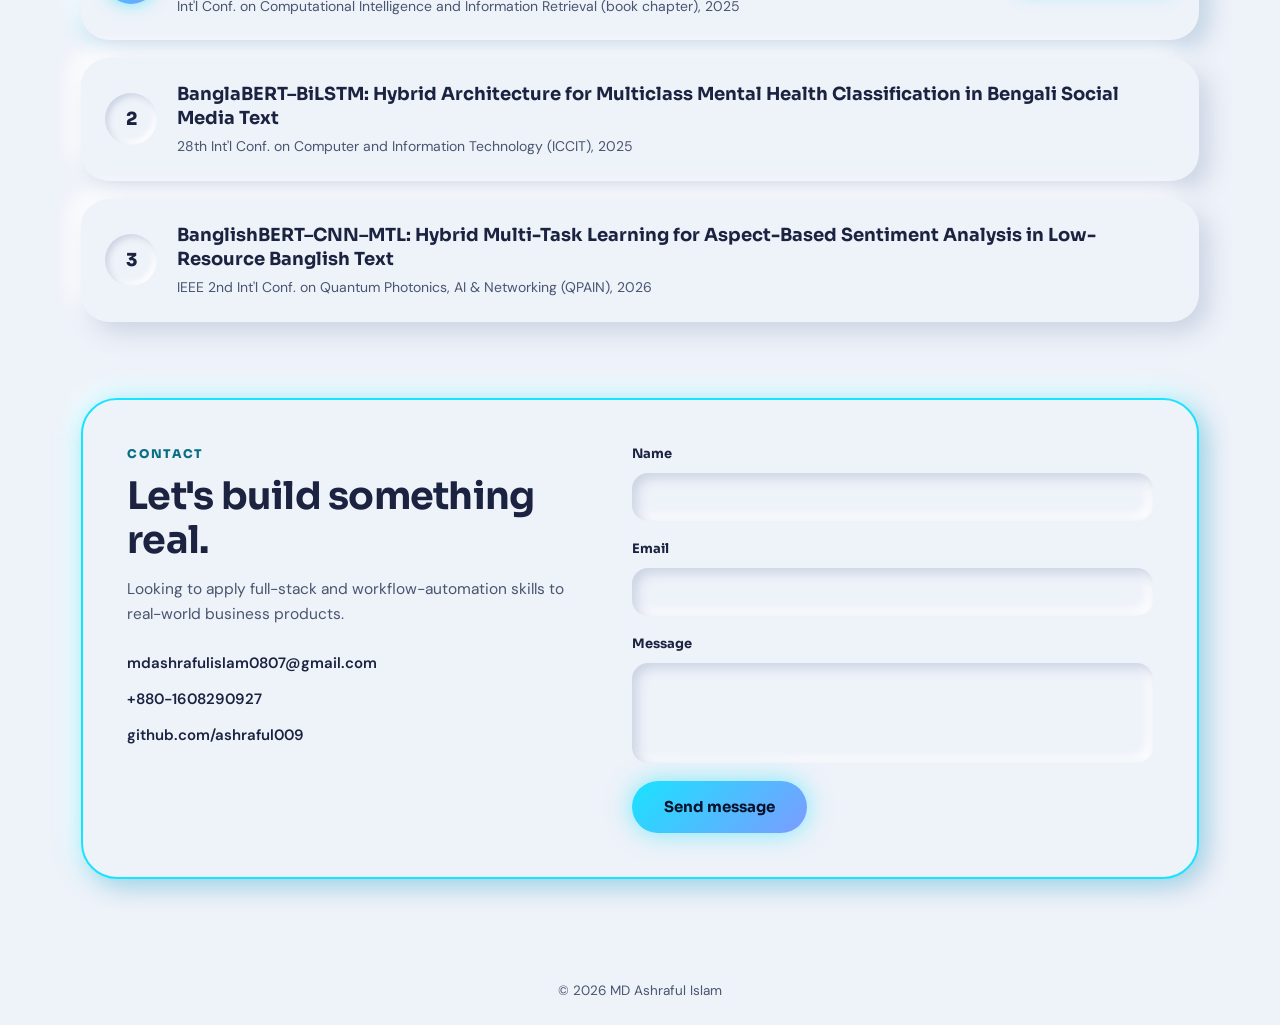
==== commit fc10016a: "portfolio" ====
--- a/index.html
+++ b/index.html
@@ -4,7 +4,7 @@
   <meta charset="UTF-8">
   <meta name="viewport" content="width=device-width, initial-scale=1.0">
   <title>MD Ashraful Islam | Full Stack Developer &amp; Software Engineer</title>
-  <meta name="description" content="Portfolio of MD Ashraful Islam, Full Stack Developer and Software Engineer specializing in production REST APIs, business workflow automation, and LLM-powered applications.">
+  <meta name="description" content="One-page personal portfolio of MD Ashraful Islam, Full Stack Developer and Software Engineer building production REST APIs, workflow automation, and LLM applications.">
 
   <!-- Google Fonts: Sora (Headings) & DM Sans (Body) -->
   <link rel="preconnect" href="https://fonts.googleapis.com">
@@ -12,32 +12,33 @@
   <link href="https://fonts.googleapis.com/css2?family=DM+Sans:ital,opsz,wght@0,9..40,100..1000;1,9..40,100..1000&family=Sora:wght@400;600;700;800&display=swap" rel="stylesheet">
 
   <link rel="stylesheet" href="style.css">
+  <script src="script.js" defer></script>
 </head>
 <body>
 
-  <!-- Shared Desktop & Mobile Header -->
+  <!-- Sticky Desktop & Mobile Header -->
   <header class="site-header">
     <div class="site-wrapper">
       <nav class="site-nav" aria-label="Main Navigation">
         <!-- Logo "MA" with neon ring -->
-        <a href="index.html" class="logo" aria-label="MD Ashraful Islam Home">
+        <a href="#home" class="logo" aria-label="MD Ashraful Islam - Home">
           <span>MA</span>
         </a>
 
         <!-- Centered Pill Tab Bar (Desktop >= 760px) -->
         <div class="nav-tab-bar" role="tablist">
-          <a href="index.html" class="nav-tab active" role="tab" aria-selected="true">
+          <a href="#home" class="nav-tab active" role="tab" aria-selected="true" aria-current="page">
             <span class="tab-dot" aria-hidden="true"></span>Home
           </a>
-          <a href="work.html" class="nav-tab" role="tab" aria-selected="false">Work</a>
-          <a href="skills.html" class="nav-tab" role="tab" aria-selected="false">Skills</a>
-          <a href="skills.html#research" class="nav-tab" role="tab" aria-selected="false">Research</a>
-          <a href="skills.html#contact" class="nav-tab" role="tab" aria-selected="false">Contact</a>
+          <a href="#work" class="nav-tab" role="tab" aria-selected="false">Work</a>
+          <a href="#skills" class="nav-tab" role="tab" aria-selected="false">Skills</a>
+          <a href="#research" class="nav-tab" role="tab" aria-selected="false">Research</a>
+          <a href="#contact" class="nav-tab" role="tab" aria-selected="false">Contact</a>
         </div>
 
         <!-- Right "Let's talk" Neon Button -->
         <div class="nav-action">
-          <a href="skills.html#contact" class="btn btn-neon">Let's talk</a>
+          <a href="#contact" class="btn btn-neon">Let's talk</a>
         </div>
       </nav>
     </div>
@@ -45,96 +46,401 @@
 
   <!-- Main Content Container -->
   <main class="site-wrapper" id="main-content">
-    
-    <!-- Hero Section -->
-    <section class="hero-section" aria-labelledby="hero-title">
-      <!-- Left Column: Bio & Calls to Action -->
-      <div class="hero-left">
-        <!-- Subtitle Pill -->
-        <div class="badge-pill">
-          <span class="neon-dot" aria-hidden="true"></span>
-          <span>Software Engineer &middot; MERN / TypeScript</span>
-        </div>
-
-        <!-- Primary Heading -->
-        <h1 id="hero-title" class="hero-title">MD Ashraful Islam</h1>
-
-        <!-- Neon Underline Bar -->
-        <div class="neon-bar" aria-hidden="true"></div>
-
-        <!-- Hero Paragraph -->
-        <p class="hero-desc">
-          Full-stack developer building production REST APIs, business-workflow automation and LLM-powered tools. I turn paper registers and handwritten ledgers into software teams rely on every day.
-        </p>
-
-        <!-- CTA Buttons Group -->
-        <div class="btn-group">
-          <a href="work.html" class="btn btn-neon">View my work</a>
-          <a href="skills.html#contact" class="btn btn-raised">Download CV</a>
-        </div>
-
-        <!-- 3 Stat Cards (Raised Surface, Lift on Hover) -->
-        <div class="stat-grid">
-          <article class="stat-card raised">
-            <span class="stat-value">50&ndash;100</span>
-            <span class="stat-label">daily leads in the CRM</span>
-          </article>
-          <article class="stat-card raised">
-            <span class="stat-value">3-stage</span>
-            <span class="stat-label">payment approval engine</span>
-          </article>
-          <article class="stat-card raised">
-            <span class="stat-value">3</span>
-            <span class="stat-label">research papers</span>
-          </article>
-        </div>
-      </div>
-
-      <!-- Right Column: 3D Scene -->
-      <div class="hero-right" aria-hidden="true">
-        <div class="scene-3d">
-          <!-- (a) 420px Tilted Neon Glowing Circle Ring -->
-          <div class="ring-3d"></div>
-
-          <!-- (b) 280px Pearl Neumorphic Floating Sphere with "YOUR PHOTO" -->
-          <div class="sphere-3d">
-            <span class="sphere-placeholder">YOUR PHOTO</span>
-          </div>
-
-          <!-- (c) Three Floating Raised Chips -->
-          <div class="floating-chip raised chip-1">React &middot; Tailwind</div>
-          <div class="floating-chip raised chip-2">Node &middot; Express</div>
-          <div class="floating-chip raised chip-3">LLM tool-calling</div>
-        </div>
-      </div>
+
+    <!-- ====================================================================
+         SECTION 1: #home (Hero + Stats + About)
+         ==================================================================== -->
+    <section id="home" aria-labelledby="hero-title">
+      
+      <!-- Hero Top Grid -->
+      <div class="hero-section">
+        <!-- Left Column: Bio & Calls to Action -->
+        <div class="hero-left">
+          <!-- Subtitle Pill -->
+          <div class="badge-pill">
+            <span class="neon-dot" aria-hidden="true"></span>
+            <span>Software Engineer &middot; MERN / TypeScript</span>
+          </div>
+
+          <!-- Primary Heading -->
+          <h1 id="hero-title" class="hero-title">MD Ashraful Islam</h1>
+
+          <!-- Neon Underline Bar -->
+          <div class="neon-bar" aria-hidden="true"></div>
+
+          <!-- Hero Paragraph -->
+          <p class="hero-desc">
+            Full-stack developer building production REST APIs, business-workflow automation and LLM-powered tools. I turn paper registers and handwritten ledgers into software teams rely on every day.
+          </p>
+
+          <!-- Action Buttons Group -->
+          <div class="btn-group">
+            <a href="#work" class="btn btn-neon">View my work</a>
+            <a href="#cv-modal" class="btn btn-raised">Download CV</a>
+          </div>
+
+          <!-- 3 Stat Cards (Raised Surface, Lift on Hover) -->
+          <div class="stat-grid" aria-label="Key Metrics">
+            <article class="stat-card raised">
+              <span class="stat-value">50&ndash;100</span>
+              <span class="stat-label">daily leads in the CRM</span>
+            </article>
+            <article class="stat-card raised">
+              <span class="stat-value">3-stage</span>
+              <span class="stat-label">payment approval engine</span>
+            </article>
+            <article class="stat-card raised">
+              <span class="stat-value">3</span>
+              <span class="stat-label">research papers</span>
+            </article>
+          </div>
+        </div>
+
+        <!-- Right Column: 3D Scene with Profile Photo -->
+        <div class="hero-right" aria-hidden="true">
+          <div class="scene-3d">
+            <!-- Tilted Neon Glowing Circle Ring -->
+            <div class="ring-3d"></div>
+
+            <!-- Neumorphic Sphere with Profile Photo -->
+            <div class="sphere-3d">
+              <img src="assets/profile.png" alt="MD Ashraful Islam" width="280" height="280" loading="eager">
+            </div>
+
+            <!-- Floating Raised Chips -->
+            <div class="floating-chip raised chip-1">AI/ML &middot; Automation</div>
+            <div class="floating-chip raised chip-2">Jr. Software &middot; Engineer</div>
+            <div class="floating-chip raised chip-3">Research</div>
+          </div>
+        </div>
+      </div>
+
+      <!-- About Strip (Pressed Surface) -->
+      <div class="about-strip pressed" aria-labelledby="about-heading">
+        <div class="about-left">
+          <span class="section-label">ABOUT</span>
+          <h2 id="about-heading" class="about-title">From paper registers to production pipelines.</h2>
+        </div>
+        <div class="about-right">
+          <p class="about-desc">
+            B.Sc. in Computer Science &amp; Engineering from IUBAT (CGPA 3.62). Software Engineer at ICS System Solution, building a lead-to-deal CRM and an investment lifecycle engine, plus AI/ML research on Bangla language and vision problems.
+          </p>
+        </div>
+      </div>
+
     </section>
 
-    <!-- About Strip Section (Pressed Surface) -->
-    <section class="about-strip pressed" aria-labelledby="about-heading">
-      <div class="about-left">
-        <span class="section-label">ABOUT</span>
-        <h2 id="about-heading" class="about-title">From paper registers to production pipelines.</h2>
-      </div>
-      <div class="about-right">
-        <p class="about-desc">
-          B.Sc. in Computer Science &amp; Engineering from IUBAT (CGPA 3.62). Software Engineer at ICS System Solution, building a lead-to-deal CRM and an investment lifecycle engine, plus AI/ML research on Bangla language and vision problems.
-        </p>
+    <!-- ====================================================================
+         SECTION 2: #work (Experience Timeline, Project Cards & Featured Project)
+         ==================================================================== -->
+    <section id="work" aria-labelledby="experience-title">
+      <!-- Header & Timeline -->
+      <div class="page-header">
+        <span class="section-label">EXPERIENCE</span>
+        <h2 id="experience-title" class="page-title">ICS System Solution</h2>
+
+        <!-- Vertical Timeline -->
+        <div class="timeline" role="list" aria-label="Experience Timeline at ICS System Solution">
+          <!-- Node 1: Current Full-time Role -->
+          <div class="timeline-item timeline-item-first" role="listitem">
+            <div class="timeline-marker" aria-hidden="true">
+              <div class="timeline-dot-neon"></div>
+              <div class="timeline-line"></div>
+            </div>
+            <div class="timeline-info">
+              <span class="timeline-date timeline-date-neon">MAY 2026 &ndash; PRESENT</span>
+              <span class="timeline-role">Jr. Software Engineer (full-time)</span>
+            </div>
+          </div>
+
+          <!-- Node 2: Intern Role -->
+          <div class="timeline-item" role="listitem">
+            <div class="timeline-marker" aria-hidden="true">
+              <div class="timeline-dot-pressed"></div>
+            </div>
+            <div class="timeline-info">
+              <span class="timeline-date timeline-date-muted">JAN 2026</span>
+              <span class="timeline-role">Software Engineering Intern</span>
+            </div>
+          </div>
+        </div>
+      </div>
+
+      <!-- Two Project Cards (Side-by-Side Flex Wrap) -->
+      <div class="projects-grid" aria-label="Production Systems">
+        <!-- Card 1: Lead-to-Deal CRM Pipeline -->
+        <article class="project-card raised">
+          <span class="card-badge badge-crm">CRM</span>
+          <h3 class="project-title">Lead-to-Deal CRM Pipeline</h3>
+          <p class="project-desc">
+            Lead management module built end to end, from MySQL schema to REST API to React/Tailwind dashboard. Interaction timeline logging and @-mention notifications replaced a paper register.
+          </p>
+
+          <div class="mini-stats-grid" aria-label="CRM Metrics">
+            <div class="mini-stat">
+              <span class="mini-stat-val">800&ndash;1000</span>
+              <span class="mini-stat-lbl">leads per day</span>
+            </div>
+            <div class="mini-stat">
+              <span class="mini-stat-val">5</span>
+              <span class="mini-stat-lbl">intake channels</span>
+            </div>
+            <div class="mini-stat">
+              <span class="mini-stat-val">6</span>
+              <span class="mini-stat-lbl">pipeline stages</span>
+            </div>
+          </div>
+        </article>
+
+        <!-- Card 2: Investment Lifecycle Engine -->
+        <article class="project-card raised">
+          <span class="card-badge badge-fintech">FINTECH WORKFLOW</span>
+          <h3 class="project-title">Investment Lifecycle Engine</h3>
+          <p class="project-desc">
+            Greenfield engine in Node.js, Express and PostgreSQL/Knex covering booking, membership and installment tracking. It replaced a handwritten ledger the ops team used for every payment.
+          </p>
+
+          <div class="approval-flow" aria-label="3-Stage Approval Sequence">
+            <span class="approval-chip">Accountant</span>
+            <span class="approval-arrow" aria-hidden="true">&rarr;</span>
+            <span class="approval-chip">Data-Entry</span>
+            <span class="approval-arrow" aria-hidden="true">&rarr;</span>
+            <span class="approval-chip approval-chip-glow">Management</span>
+          </div>
+
+          <footer class="approval-footer">
+            Auto installment schedules &middot; share calculation &middot; nightly lapsed-member cron
+          </footer>
+        </article>
+      </div>
+
+      <!-- Featured Project (Wide Pressed Container) -->
+      <div class="featured-project pressed" aria-labelledby="featured-heading">
+        <div class="screenshot-box" aria-hidden="true">
+          <span class="screenshot-label">PROJECT SCREENSHOT</span>
+        </div>
+
+        <div class="featured-content">
+          <span class="section-label">FEATURED PROJECT</span>
+          <h3 id="featured-heading" class="featured-title">PropertyHub AI</h3>
+          <p class="featured-desc">
+            B2B2C real estate marketplace: Stripe payments, installment plans with refund rules, JWT role-based access, and an LLM assistant (Groq / Llama 3.3 70B) that answers from live MongoDB state.
+          </p>
+
+          <div class="btn-group">
+            <a href="https://propertyhub-ai.vercel.app/" target="_blank" rel="noopener noreferrer" class="btn btn-neon">Live demo</a>
+            <a href="https://github.com/ashraful009/propertyhub-ai" target="_blank" rel="noopener noreferrer" class="btn btn-raised">GitHub repo</a>
+          </div>
+        </div>
       </div>
     </section>
 
+    <!-- ====================================================================
+         SECTION 3: #skills (Stack & Tools Matrix)
+         ==================================================================== -->
+    <section id="skills" aria-labelledby="skills-heading">
+      <div class="page-header">
+        <span class="section-label">SKILLS</span>
+        <h2 id="skills-heading" class="page-title">Stack &amp; tools</h2>
+
+        <div class="skills-container pressed" aria-label="Skills by Category">
+          <!-- Row 1: Languages -->
+          <div class="skill-row">
+            <span class="skill-category">Languages</span>
+            <div class="skill-chips">
+              <span class="skill-chip">JavaScript</span>
+              <span class="skill-chip">TypeScript</span>
+              <span class="skill-chip">Python</span>
+              <span class="skill-chip">C++</span>
+              <span class="skill-chip">C</span>
+            </div>
+          </div>
+
+          <!-- Row 2: Backend -->
+          <div class="skill-row">
+            <span class="skill-category">Backend</span>
+            <div class="skill-chips">
+              <span class="skill-chip">Node.js</span>
+              <span class="skill-chip">Express.js</span>
+              <span class="skill-chip">REST API design</span>
+              <span class="skill-chip">MVC &middot; OOP</span>
+              <span class="skill-chip">JWT &middot; RBAC</span>
+            </div>
+          </div>
+
+          <!-- Row 3: Frontend -->
+          <div class="skill-row">
+            <span class="skill-category">Frontend</span>
+            <div class="skill-chips">
+              <span class="skill-chip">React</span>
+              <span class="skill-chip">Tailwind CSS</span>
+              <span class="skill-chip">Zustand</span>
+              <span class="skill-chip">HTML &middot; CSS</span>
+            </div>
+          </div>
+
+          <!-- Row 4: Databases -->
+          <div class="skill-row">
+            <span class="skill-category">Databases</span>
+            <div class="skill-chips">
+              <span class="skill-chip">PostgreSQL</span>
+              <span class="skill-chip">MySQL</span>
+              <span class="skill-chip">MongoDB</span>
+              <span class="skill-chip">Prisma</span>
+              <span class="skill-chip">Knex</span>
+            </div>
+          </div>
+
+          <!-- Row 5: AI / LLM (with faint cyan glow) -->
+          <div class="skill-row">
+            <span class="skill-category">AI / LLM</span>
+            <div class="skill-chips">
+              <span class="skill-chip skill-chip-glow">Prompt engineering</span>
+              <span class="skill-chip skill-chip-glow">Function-calling</span>
+              <span class="skill-chip skill-chip-glow">AI agents</span>
+            </div>
+          </div>
+
+          <!-- Row 6: Tools -->
+          <div class="skill-row">
+            <span class="skill-category">Tools</span>
+            <div class="skill-chips">
+              <span class="skill-chip">Git &middot; GitHub</span>
+              <span class="skill-chip">Postman</span>
+              <span class="skill-chip">Render &middot; Vercel</span>
+              <span class="skill-chip">Jupyter</span>
+            </div>
+          </div>
+        </div>
+      </div>
+    </section>
+
+    <!-- ====================================================================
+         SECTION 4: #research (AI/ML Publications)
+         ==================================================================== -->
+    <section id="research" class="research-section" aria-labelledby="research-heading">
+      <span class="section-label">RESEARCH</span>
+      <h2 id="research-heading" class="research-title">AI/ML publications</h2>
+
+      <div class="research-list" role="list">
+        <!-- Paper 1: Neon Badge, Card Glow, Best Paper Award -->
+        <article class="research-card raised research-card-featured" role="listitem">
+          <div class="paper-badge paper-badge-neon" aria-label="Paper 1">1</div>
+          <div class="paper-content">
+            <h3 class="paper-title">Bangladeshi Vehicle License Plate Recognition Using Neural Network and Deep Learning</h3>
+            <p class="paper-venue">Int'l Conf. on Computational Intelligence and Information Retrieval (book chapter), 2025</p>
+          </div>
+          <span class="award-badge">Best Paper Award</span>
+        </article>
+
+        <!-- Paper 2: Pressed Badge -->
+        <article class="research-card raised" role="listitem">
+          <div class="paper-badge paper-badge-pressed" aria-label="Paper 2">2</div>
+          <div class="paper-content">
+            <h3 class="paper-title">BanglaBERT&ndash;BiLSTM: Hybrid Architecture for Multiclass Mental Health Classification in Bengali Social Media Text</h3>
+            <p class="paper-venue">28th Int'l Conf. on Computer and Information Technology (ICCIT), 2025</p>
+          </div>
+        </article>
+
+        <!-- Paper 3: Pressed Badge -->
+        <article class="research-card raised" role="listitem">
+          <div class="paper-badge paper-badge-pressed" aria-label="Paper 3">3</div>
+          <div class="paper-content">
+            <h3 class="paper-title">BanglishBERT&ndash;CNN&ndash;MTL: Hybrid Multi-Task Learning for Aspect-Based Sentiment Analysis in Low-Resource Banglish Text</h3>
+            <p class="paper-venue">IEEE 2nd Int'l Conf. on Quantum Photonics, AI &amp; Networking (QPAIN), 2026</p>
+          </div>
+        </article>
+      </div>
+    </section>
+
+    <!-- ====================================================================
+         SECTION 5: #contact (Contact Form & Information)
+         ==================================================================== -->
+    <section id="contact" aria-labelledby="contact-heading">
+      <div class="contact-container raised">
+        <!-- Left Column: Details & Direct Links -->
+        <div class="contact-left">
+          <span class="section-label">CONTACT</span>
+          <h2 id="contact-heading" class="contact-title">Let's build something real.</h2>
+          <p class="contact-desc">
+            Looking to apply full-stack and workflow-automation skills to real-world business products.
+          </p>
+
+          <div class="contact-links">
+            <a href="mailto:mdashrafulislam0807@gmail.com" class="contact-link-item">
+              <span>mdashrafulislam0807@gmail.com</span>
+            </a>
+            <a href="tel:+8801608290927" class="contact-link-item">
+              <span>+880-1608290927</span>
+            </a>
+            <a href="https://github.com/ashraful009" target="_blank" rel="noopener noreferrer" class="contact-link-item">
+              <span>github.com/ashraful009</span>
+            </a>
+          </div>
+        </div>
+
+        <!-- Right Column: Accessible Form with Real Labels -->
+        <form action="#" method="post" class="contact-form" aria-label="Contact Ashraful">
+          <div class="form-group">
+            <label for="name" class="form-label">Name</label>
+            <input type="text" id="name" name="name" class="form-input" required autocomplete="name">
+          </div>
+
+          <div class="form-group">
+            <label for="email" class="form-label">Email</label>
+            <input type="email" id="email" name="email" class="form-input" required autocomplete="email">
+          </div>
+
+          <div class="form-group">
+            <label for="message" class="form-label">Message</label>
+            <textarea id="message" name="message" rows="3" class="form-textarea" required></textarea>
+          </div>
+
+          <div>
+            <button type="submit" class="btn-submit">Send message</button>
+          </div>
+        </form>
+      </div>
+
+      <!-- Site Footer -->
+      <footer class="site-footer">
+        <p>&copy; 2026 MD Ashraful Islam</p>
+      </footer>
+    </section>
+
   </main>
 
-  <!-- Site Footer -->
-  <footer class="site-footer">
-    <div class="site-wrapper">
-      <p>&copy; 2026 MD Ashraful Islam</p>
+  <!-- ====================================================================
+       CV MODAL (Pure HTML + CSS :target Popup)
+       ==================================================================== -->
+  <div id="cv-modal" class="modal" role="dialog" aria-modal="true" aria-labelledby="cv-modal-title">
+    <!-- Click backdrop to close and return to #home -->
+    <a href="#home" class="modal-backdrop-close" aria-label="Close CV preview modal"></a>
+
+    <div class="modal-card">
+      <div class="modal-header">
+        <h3 id="cv-modal-title" class="modal-title">Ashraful-CV.pdf</h3>
+        <div class="modal-actions">
+          <a href="assets/Ashraful-CV.pdf" download="Ashraful-CV.pdf" class="btn btn-neon">Download</a>
+          <a href="#home" class="modal-close" aria-label="Close CV modal">&times;</a>
+        </div>
+      </div>
+      <div class="modal-body">
+        <object data="assets/Ashraful-CV.pdf#toolbar=0" type="application/pdf" width="100%" height="100%">
+          <p class="modal-fallback">
+            Your browser cannot preview PDFs. Use the Download button.
+          </p>
+        </object>
+      </div>
     </div>
-  </footer>
-
-  <!-- Mobile Fixed Bottom Icon Bar (< 760px) -->
-  <nav class="mobile-bottom-bar" aria-label="Mobile Bottom Navigation">
-    <!-- Home (Active) -->
-    <a href="index.html" class="mobile-nav-link active" aria-label="Home" aria-current="page">
+  </div>
+
+  <!-- ====================================================================
+       MOBILE BOTTOM ICON BAR (< 760px)
+       ==================================================================== -->
+  <nav class="mobile-bottom-bar" aria-label="Mobile Navigation">
+    <!-- Home -->
+    <a href="#home" class="mobile-nav-link active" aria-label="Home" aria-current="page">
       <svg viewBox="0 0 24 24" fill="none" stroke="currentColor" stroke-linecap="round" stroke-linejoin="round" aria-hidden="true">
         <path d="m3 9 9-7 9 7v11a2 2 0 0 1-2 2H5a2 2 0 0 1-2-2z"/>
         <polyline points="9 22 9 12 15 12 15 22"/>
@@ -142,7 +448,7 @@
     </a>
 
     <!-- Work -->
-    <a href="work.html" class="mobile-nav-link" aria-label="Work">
+    <a href="#work" class="mobile-nav-link" aria-label="Work">
       <svg viewBox="0 0 24 24" fill="none" stroke="currentColor" stroke-linecap="round" stroke-linejoin="round" aria-hidden="true">
         <rect width="20" height="14" x="2" y="7" rx="2" ry="2"/>
         <path d="M16 21V5a2 2 0 0 0-2-2h-4a2 2 0 0 0-2 2v16"/>
@@ -150,7 +456,7 @@
     </a>
 
     <!-- Skills -->
-    <a href="skills.html" class="mobile-nav-link" aria-label="Skills">
+    <a href="#skills" class="mobile-nav-link" aria-label="Skills">
       <svg viewBox="0 0 24 24" fill="none" stroke="currentColor" stroke-linecap="round" stroke-linejoin="round" aria-hidden="true">
         <polyline points="16 18 22 12 16 6"/>
         <polyline points="8 6 2 12 8 18"/>
@@ -158,7 +464,7 @@
     </a>
 
     <!-- Research -->
-    <a href="skills.html#research" class="mobile-nav-link" aria-label="Research">
+    <a href="#research" class="mobile-nav-link" aria-label="Research">
       <svg viewBox="0 0 24 24" fill="none" stroke="currentColor" stroke-linecap="round" stroke-linejoin="round" aria-hidden="true">
         <path d="M10 2v7.31L4.69 17.5A2 2 0 0 0 6.34 20.5h11.32a2 2 0 0 0 1.65-3L14 9.31V2"/>
         <line x1="8.5" x2="15.5" y1="2" y2="2"/>
@@ -167,7 +473,7 @@
     </a>
 
     <!-- Contact -->
-    <a href="skills.html#contact" class="mobile-nav-link" aria-label="Contact">
+    <a href="#contact" class="mobile-nav-link" aria-label="Contact">
       <svg viewBox="0 0 24 24" fill="none" stroke="currentColor" stroke-linecap="round" stroke-linejoin="round" aria-hidden="true">
         <rect width="20" height="16" x="2" y="4" rx="2"/>
         <path d="m22 7-8.97 5.7a1.94 1.94 0 0 1-2.06 0L2 7"/>
--- a/style.css
+++ b/style.css
@@ -1,11 +1,11 @@
 /* ==========================================================================
    DESIGN SYSTEM ("Final Mix": Pearl Aura)
-   MD Ashraful Islam - Full Stack Developer Portfolio
-   Pure HTML5 & CSS3 - Zero JavaScript - Fully Responsive & Accessible
+   MD Ashraful Islam - Full Stack Developer / Software Engineer
+   One-Page Responsive Portfolio (HTML5 + CSS3 + 20-line Vanilla Scroll-Spy)
    ========================================================================== */
 
 /* --------------------------------------------------------------------------
-   1. CSS Custom Properties / Design Tokens
+   1. Design Tokens & CSS Custom Properties
    -------------------------------------------------------------------------- */
 :root {
   /* Color Palette */
@@ -16,21 +16,20 @@
   --muted: #4a5570;
   --neon: #19e3ff;
   --neon-2: #7d9bff;
-  --neon-text: #0a6f85; /* Contrast ratio > 4.5:1 against #eef2f9 (WCAG AA) */
-  --neon-dark: #07122b; /* Dark text for neon buttons & badges (WCAG AAA) */
-
-  /* Neumorphic Surface Shadows */
+  --neon-text: #0a6f85; /* Accessible contrast > 4.5:1 on #eef2f9 */
+  --neon-dark: #07122b; /* Accessible dark text on neon elements */
+
+  /* Neumorphic Surfaces */
   --surface-raised: 10px 10px 24px var(--shadow-dark), -10px -10px 24px var(--shadow-light);
   --surface-raised-sm: 6px 6px 14px var(--shadow-dark), -6px -6px 14px var(--shadow-light);
   --surface-raised-hover: 14px 14px 28px var(--shadow-dark), -14px -14px 28px var(--shadow-light);
   --surface-pressed: inset 5px 5px 12px var(--shadow-dark), inset -5px -5px 12px var(--shadow-light);
   --surface-pressed-deep: inset 8px 8px 18px var(--shadow-dark), inset -8px -8px 18px var(--shadow-light);
 
-  /* Neon Gradients & Glows */
+  /* Neon Gradients & Ambient Glows */
   --neon-gradient: linear-gradient(135deg, var(--neon), var(--neon-2));
   --neon-glow: 0 0 24px rgba(25, 227, 255, 0.55);
   --neon-glow-lg: 0 0 34px rgba(25, 227, 255, 0.75);
-  --neon-ring: 0 0 24px rgba(25, 227, 255, 0.4);
 
   /* Radii */
   --radius-card: 32px;
@@ -41,13 +40,13 @@
   --font-heading: 'Sora', sans-serif;
   --font-body: 'DM Sans', sans-serif;
 
-  /* Layout Fluid Spacing */
+  /* Layout Spacing */
   --page-pad: clamp(16px, 4vw, 72px);
   --max-width: 1220px;
 }
 
 /* --------------------------------------------------------------------------
-   2. Reset & Global Baseline
+   2. Reset & Baseline
    -------------------------------------------------------------------------- */
 *,
 *::before,
@@ -59,6 +58,7 @@
 
 html {
   scroll-behavior: smooth;
+  scroll-padding-top: 96px; /* Offset for sticky nav */
   font-size: 16px;
   background-color: var(--bg);
   overflow-x: hidden;
@@ -73,12 +73,12 @@
   min-height: 100vh;
   position: relative;
   overflow-x: hidden;
-  padding-bottom: 120px; /* 120px page bottom padding on mobile so bottom bar never covers content */
+  padding-bottom: 120px; /* 120px bottom padding on mobile so bar never covers content */
   -webkit-font-smoothing: antialiased;
   -moz-osx-font-smoothing: grayscale;
 }
 
-/* Ambient Top-Right Soft Cyan Radial Glow (480px) */
+/* Top-Right Ambient Cyan Glow (480px) */
 body::before {
   content: '';
   position: fixed;
@@ -92,7 +92,7 @@
   z-index: 0;
 }
 
-/* Visible Focus Outline Accessibility */
+/* Accessible focus ring */
 :focus-visible {
   outline: 2px solid var(--neon);
   outline-offset: 3px;
@@ -117,7 +117,7 @@
 }
 
 /* --------------------------------------------------------------------------
-   3. Neumorphic Surfaces & Utility Classes
+   3. Neumorphic Surface Classes
    -------------------------------------------------------------------------- */
 .raised {
   background: var(--bg);
@@ -179,7 +179,6 @@
   margin-bottom: clamp(24px, 3.5vw, 36px);
 }
 
-/* Subtitle Pill */
 .badge-pill {
   display: inline-flex;
   align-items: center;
@@ -205,7 +204,6 @@
   flex-shrink: 0;
 }
 
-/* Section label */
 .section-label {
   display: inline-block;
   font-family: var(--font-heading);
@@ -218,7 +216,7 @@
 }
 
 /* --------------------------------------------------------------------------
-   5. Shared Navigation (Desktop Tab Bar & Mobile Bottom Bar)
+   5. Sticky Header & Shared Navigation
    -------------------------------------------------------------------------- */
 .site-wrapper {
   position: relative;
@@ -230,8 +228,10 @@
 }
 
 .site-header {
-  padding-top: clamp(16px, 2.5vw, 28px);
-  padding-bottom: clamp(14px, 2vw, 24px);
+  position: sticky;
+  top: 16px;
+  z-index: 900;
+  padding: 8px 0;
 }
 
 .site-nav {
@@ -241,7 +241,7 @@
   gap: 16px;
 }
 
-/* Logo "MA" with neon ring */
+/* Round "MA" logo with neon ring */
 .logo {
   display: inline-flex;
   align-items: center;
@@ -275,7 +275,7 @@
   transform: translateY(-2px);
 }
 
-/* Center Pill Tab Bar (Desktop >= 760px) */
+/* Desktop Pill Tab Bar (>= 760px) */
 .nav-tab-bar {
   display: none;
   align-items: center;
@@ -370,7 +370,7 @@
 }
 
 /* --------------------------------------------------------------------------
-   6. Homepage Hero Section
+   6. Section #home: Hero, Stats & About Strip
    -------------------------------------------------------------------------- */
 .hero-section {
   display: flex;
@@ -423,7 +423,7 @@
   margin-bottom: 28px;
 }
 
-/* Stat Cards: Three Compact Equal Columns */
+/* Stat Cards: 3 compact equal columns */
 .stat-grid {
   display: grid;
   grid-template-columns: repeat(3, 1fr);
@@ -466,9 +466,7 @@
   font-weight: 500;
 }
 
-/* --------------------------------------------------------------------------
-   7. 3D Perspective Scene
-   -------------------------------------------------------------------------- */
+/* 3D Scene with Profile Photo */
 .scene-3d {
   position: relative;
   width: 100%;
@@ -479,7 +477,6 @@
   justify-content: center;
 }
 
-/* 420px tilted circle ring */
 .ring-3d {
   position: absolute;
   width: 420px;
@@ -492,32 +489,28 @@
   z-index: 1;
 }
 
-/* 280px pearl sphere */
 .sphere-3d {
   position: relative;
   z-index: 2;
   width: 280px;
   height: 280px;
   border-radius: 50%;
-  background: radial-gradient(circle at 32% 26%, #ffffff 0%, #e4eaf6 45%, #c8d2e6 100%);
-  box-shadow: 22px 28px 50px #c0c9dd, -14px -14px 36px #ffffff, inset -8px -8px 20px rgba(192, 201, 221, 0.35);
+  box-shadow: 22px 28px 50px #c0c9dd, -14px -14px 36px #ffffff;
+  overflow: hidden;
   display: flex;
   align-items: center;
   justify-content: center;
   animation: float 6s ease-in-out infinite;
 }
 
-.sphere-placeholder {
-  font-family: var(--font-heading);
-  font-size: 13px;
-  font-weight: 700;
-  letter-spacing: 0.12em;
-  color: var(--muted);
-  opacity: 0.85;
-  text-transform: uppercase;
-}
-
-/* Floating Raised Chips */
+.sphere-3d img {
+  width: 100%;
+  height: 100%;
+  object-fit: cover;
+  border-radius: 50%;
+  display: block;
+}
+
 .floating-chip {
   position: absolute;
   z-index: 3;
@@ -550,9 +543,7 @@
   animation-delay: -4s;
 }
 
-/* --------------------------------------------------------------------------
-   8. About Strip
-   -------------------------------------------------------------------------- */
+/* About Strip */
 .about-strip {
   border-radius: var(--radius-card);
   padding: clamp(24px, 4vw, 44px);
@@ -579,7 +570,7 @@
 }
 
 /* --------------------------------------------------------------------------
-   9. Work Page Styles: Experience Header & Timeline
+   7. Section #work: Experience Timeline, Project Cards & Featured Project
    -------------------------------------------------------------------------- */
 .page-header {
   padding-top: clamp(16px, 3vw, 36px);
@@ -596,7 +587,6 @@
   margin-top: 4px;
 }
 
-/* Timeline */
 .timeline {
   display: flex;
   flex-direction: column;
@@ -683,9 +673,7 @@
   line-height: 1.3;
 }
 
-/* --------------------------------------------------------------------------
-   10. Work Page: Project Cards & Featured Project
-   -------------------------------------------------------------------------- */
+/* Two Project Cards */
 .projects-grid {
   display: flex;
   flex-wrap: wrap;
@@ -827,7 +815,7 @@
   padding-top: 14px;
 }
 
-/* Featured Project Wide Container */
+/* Featured Project */
 .featured-project {
   border-radius: 34px;
   padding: clamp(24px, 4vw, 44px);
@@ -883,7 +871,7 @@
 }
 
 /* --------------------------------------------------------------------------
-   11. Skills Page: Stack & Tools Matrix
+   8. Section #skills: Stack & Tools Matrix
    -------------------------------------------------------------------------- */
 .skills-container {
   border-radius: var(--radius-card);
@@ -951,7 +939,7 @@
 }
 
 /* --------------------------------------------------------------------------
-   12. Research Publications Section
+   9. Section #research: AI/ML Publications
    -------------------------------------------------------------------------- */
 .research-section {
   margin-bottom: clamp(48px, 6vw, 80px);
@@ -1061,7 +1049,7 @@
 }
 
 /* --------------------------------------------------------------------------
-   13. Contact Section & Accessible Form
+   10. Section #contact: Contact Form & Container
    -------------------------------------------------------------------------- */
 .contact-container {
   border-radius: 36px;
@@ -1199,7 +1187,7 @@
 }
 
 /* --------------------------------------------------------------------------
-   14. Centered Footer Across All Pages
+   11. Footer
    -------------------------------------------------------------------------- */
 .site-footer {
   padding: 24px 0;
@@ -1209,7 +1197,161 @@
 }
 
 /* --------------------------------------------------------------------------
-   15. Keyframe Animations & Reduced Motion Compliance
+   12. Pure HTML/CSS Modal (:target) for CV Preview
+   -------------------------------------------------------------------------- */
+.modal {
+  display: none;
+  position: fixed;
+  inset: 0;
+  z-index: 2000;
+  background: rgba(27, 35, 64, 0.55);
+  backdrop-filter: blur(6px);
+  -webkit-backdrop-filter: blur(6px);
+  place-items: center;
+  opacity: 0;
+  pointer-events: none;
+  transition: opacity 0.3s ease;
+  padding: 16px;
+}
+
+.modal:target {
+  display: grid;
+  opacity: 1;
+  pointer-events: auto;
+}
+
+.modal-backdrop-close {
+  position: absolute;
+  inset: 0;
+  z-index: 1;
+  cursor: default;
+}
+
+.modal-card {
+  position: relative;
+  z-index: 2;
+  background: var(--bg);
+  box-shadow: var(--surface-raised), 0 0 32px rgba(25, 227, 255, 0.45);
+  border: 2px solid var(--neon);
+  border-radius: var(--radius-card);
+  width: 92vw;
+  max-width: 920px;
+  height: 86vh;
+  display: flex;
+  flex-direction: column;
+  overflow: hidden;
+  animation: modalEnter 0.3s ease;
+}
+
+@keyframes modalEnter {
+  from {
+    opacity: 0;
+    transform: scale(0.96) translateY(12px);
+  }
+  to {
+    opacity: 1;
+    transform: scale(1) translateY(0);
+  }
+}
+
+.modal-header {
+  display: flex;
+  align-items: center;
+  justify-content: space-between;
+  padding: 18px 24px;
+  border-bottom: 1px solid #d4dbea;
+  background: var(--bg);
+  flex-shrink: 0;
+  gap: 16px;
+}
+
+.modal-title {
+  font-family: var(--font-heading);
+  font-weight: 700;
+  font-size: 18px;
+  color: var(--text);
+  overflow: hidden;
+  text-overflow: ellipsis;
+  white-space: nowrap;
+}
+
+.modal-actions {
+  display: flex;
+  align-items: center;
+  gap: 12px;
+}
+
+.modal-close {
+  display: inline-flex;
+  align-items: center;
+  justify-content: center;
+  width: 48px;
+  height: 48px;
+  border-radius: 50%;
+  background: var(--bg);
+  box-shadow: var(--surface-raised-sm);
+  color: var(--text);
+  font-size: 24px;
+  line-height: 1;
+  font-family: var(--font-heading);
+  font-weight: 600;
+  cursor: pointer;
+  transition: transform 0.2s ease, box-shadow 0.2s ease, color 0.2s ease;
+}
+
+.modal-close:hover {
+  transform: translateY(-2px);
+  color: var(--neon-text);
+  box-shadow: var(--surface-raised);
+}
+
+.modal-body {
+  flex: 1 1 100%;
+  width: 100%;
+  height: 100%;
+  overflow: hidden;
+  background: #f7f9fd;
+  display: flex;
+  flex-direction: column;
+}
+
+.modal-body object {
+  width: 100%;
+  height: 100%;
+  border: none;
+}
+
+.modal-fallback {
+  padding: 32px;
+  text-align: center;
+  color: var(--muted);
+  font-size: 15px;
+}
+
+/* --------------------------------------------------------------------------
+   13. Scroll-Driven Section Reveal (Progressive Enhancement)
+   -------------------------------------------------------------------------- */
+@keyframes sectionReveal {
+  from {
+    opacity: 0;
+    transform: translateY(24px);
+  }
+  to {
+    opacity: 1;
+    transform: translateY(0);
+  }
+}
+
+@supports (animation-timeline: view()) {
+  section[id] {
+    animation: sectionReveal linear both;
+    animation-timeline: view();
+    animation-range: entry 10% cover 30%;
+  }
+}
+
+/* --------------------------------------------------------------------------
+   14. Float Animation & Reduced Motion Compliance
    -------------------------------------------------------------------------- */
 @keyframes float {
   0%, 100% {
@@ -1229,17 +1371,25 @@
     transition-duration: 0.01ms !important;
     scroll-behavior: auto !important;
   }
+
+  html {
+    scroll-behavior: auto !important;
+  }
+
   .sphere-3d,
-  .floating-chip {
+  .floating-chip,
+  section[id] {
     animation: none !important;
-  }
-}
-
-/* --------------------------------------------------------------------------
-   16. Mobile-Specific Adjustments (< 760px)
+    transform: none !important;
+    opacity: 1 !important;
+  }
+}
+
+/* --------------------------------------------------------------------------
+   15. Mobile Breakpoint (< 760px)
    -------------------------------------------------------------------------- */
 @media (max-width: 759px) {
-  /* Hero Stacks, Centered */
+  /* Hero stacks and centers */
   .hero-section {
     flex-direction: column-reverse;
     text-align: center;
@@ -1290,11 +1440,7 @@
   .sphere-3d {
     width: 176px;
     height: 176px;
-    box-shadow: 14px 18px 36px #c0c9dd, -10px -10px 24px #ffffff, inset -5px -5px 12px rgba(192, 201, 221, 0.35);
-  }
-
-  .sphere-placeholder {
-    font-size: 11px;
+    box-shadow: 14px 18px 36px #c0c9dd, -10px -10px 24px #ffffff;
   }
 
   .floating-chip {
@@ -1323,7 +1469,7 @@
     line-height: 1.25;
   }
 
-  /* Stack with 22px padding */
+  /* Component stack padding: 22px */
   .project-card {
     padding: 22px;
     border-radius: 24px;
@@ -1366,10 +1512,17 @@
     margin-left: 0;
     margin-top: 4px;
   }
-}
-
-/* --------------------------------------------------------------------------
-   17. Tablet & Up Breakpoint (>= 760px)
+
+  /* Mobile CV Modal */
+  .modal-card {
+    width: 100%;
+    height: 90vh;
+    border-radius: 24px;
+  }
+}
+
+/* --------------------------------------------------------------------------
+   16. Tablet & Up Breakpoint (>= 760px)
    -------------------------------------------------------------------------- */
 @media (min-width: 760px) {
   body {
@@ -1398,7 +1551,7 @@
 }
 
 /* --------------------------------------------------------------------------
-   18. Desktop & Large Screens (>= 1024px)
+   17. Desktop & Large Screens (>= 1024px)
    -------------------------------------------------------------------------- */
 @media (min-width: 1024px) {
   .hero-section {
